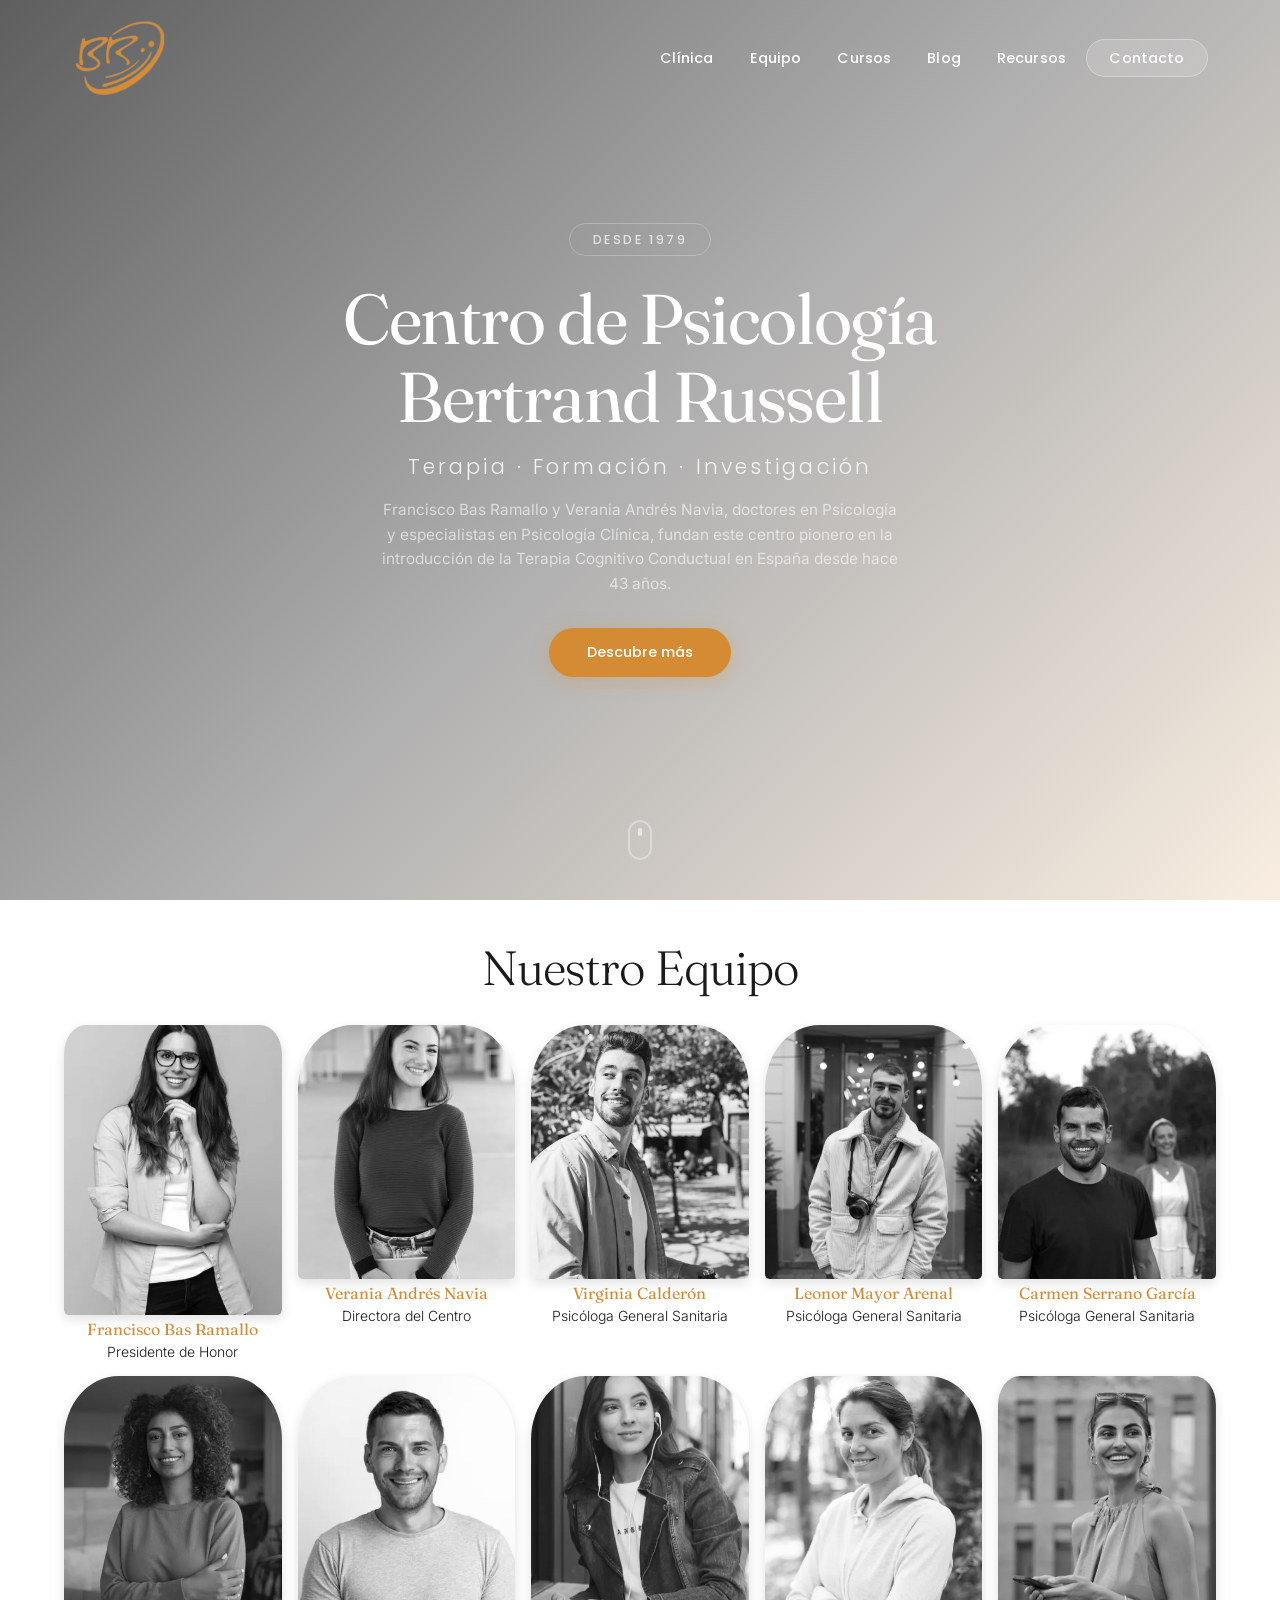
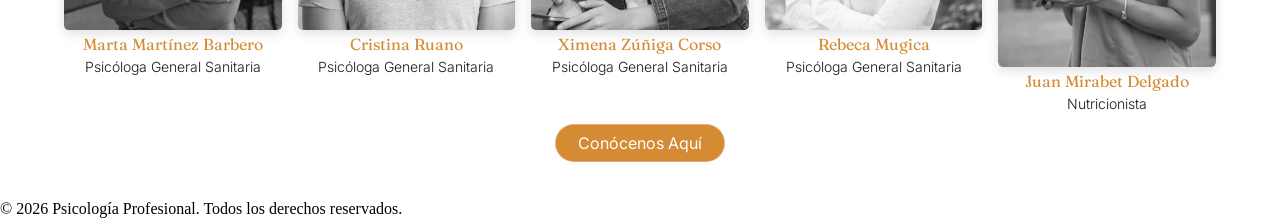
==== frontend/index.html @ f5aa18bf "navbar terminado y sección Inicio Nuestro Equipo terminada" ====
<!DOCTYPE html>
<html lang="es"> 
<head>
    <meta charset="UTF-8">
    <meta name="viewport" content="width=device-width, initial-scale=1.0">
    <title>Web Psicología</title>
    <link href="https://fonts.googleapis.com/css2?family=Fraunces:ital,opsz,wght@0,9..144,100..900;1,9..144,100..900&display=swap" rel="stylesheet">
    <link href="https://fonts.googleapis.com/css2?family=Inter:wght@300;400;500;600&family=Poppins:wght@400;500;600&display=swap" rel="stylesheet">
    <link rel="stylesheet" href="styles/main.css">
</head>
<body>
    <header>
        <nav class="navbar">
            <div class="navbar__inner">
                <img src="support/logo-centro.png" alt="logotipo del centro" href="index.html" class="navbar__logo">
                <!--<a href="index.html" class="logo">Centro Bertrand Russell</a>-->
                <ul class="navbar__links">
                    <li><a href="pages/clinica.html">Clínica</a></li>
                    <li><a href="pages/equipo.html">Equipo</a></li>
                    <li><a href="pages/cursos.html">Cursos</a></li>
                    <li><a href="pages/blog.html">Blog</a></li>
                    <li><a href="..">Recursos</a></li>
                    <li><a href="pages/contacto.html" class="navbar__cta">Contacto</a></li>
                </ul>
            </div>
        </nav>
    </header>
    <main>
        <section class="hero">
            <!--
            <video class="hero__video" autoplay muted loop playsinline>
                <source src="support/hero.mp4" type="video/mp4">
            </video>
            -->
            <div class="hero__overlay"></div>
            <div class="hero__content">
                <span class="hero__tag">Desde 1979</span>
                <h1 class="hero__title">Centro de Psicología<br>Bertrand Russell</h1>
                <p class="hero__subtitle">Terapia · Formación · Investigación</p>
                <p class="hero__description">Francisco Bas Ramallo y Verania Andrés Navia, doctores en Psicología y especialistas en Psicología Clínica, fundan este centro pionero en la introducción de la Terapia Cognitivo Conductual en España desde hace 43 años.</p>
                <a href="pages/clinica.html" class="hero__btn">Descubre más</a>
            </div>
            <div class="hero__scroll-indicator">
                <span></span>
            </div>
        </section>

        <section class="team">
            <h2>Nuestro Equipo</h2>
            <div class="team__grid">
                <div class="team__member">
                    <img src="support/team1.webp" alt="Foto de Francisco Bas Ramallo" class="team__photo" loading="lazy">
                    <h3 class="team__name">Francisco Bas Ramallo</h3>
                    <p class="team__role">Presidente de Honor</p>
                </div>
                <div class="team__member">
                    <img src="support/team2.webp" alt="Foto de Verania Andrés Navia" class="team__photo" loading="lazy">
                    <h3 class="team__name">Verania Andrés Navia</h3>
                    <p class="team__role">Directora del Centro</p>
                </div>
                <div class="team__member">
                    <img src="support/team3.webp" alt="Foto de Virginia Calderón" class="team__photo" loading="lazy">
                    <h3 class="team__name">Virginia Calderón</h3>
                    <p class="team__role">Psicóloga General Sanitaria</p>
                </div>
                <div class="team__member">
                    <img src="support/team4.webp" alt="Foto de Leonor Mayor Arenal" class="team__photo" loading="lazy">
                    <h3 class="team__name">Leonor Mayor Arenal</h3>
                    <p class="team__role">Psicóloga General Sanitaria</p>
                </div>
                <div class="team__member">
                    <img src="support/team5.webp" alt="Foto de Carmen Serrano García" class="team__photo" loading="lazy">
                    <h3 class="team__name">Carmen Serrano García</h3>
                    <p class="team__role">Psicóloga General Sanitaria</p>
                </div>
                <div class="team__member">
                    <img src="support/team6.webp" alt="Foto de Marta Martínez Barbero" class="team__photo" loading="lazy">
                    <h3 class="team__name">Marta Martínez Barbero</h3>
                    <p class="team__role">Psicóloga General Sanitaria</p>
                </div>
                <div class="team__member">
                    <img src="support/team7.webp" alt="Foto de Cristina Ruano" class="team__photo" loading="lazy">
                    <h3 class="team__name">Cristina Ruano</h3>
                    <p class="team__role">Psicóloga General Sanitaria</p>
                </div>
                <div class="team__member">
                    <img src="support/team8.webp" alt="Foto de Ximena Zúñiga Corso" class="team__photo" loading="lazy">
                    <h3 class="team__name">Ximena Zúñiga Corso</h3>
                    <p class="team__role">Psicóloga General Sanitaria</p>
                </div>
                <div class="team__member">
                    <img src="support/team9.webp" alt="Foto de Rebeca Mugica" class="team__photo" loading="lazy">
                    <h3 class="team__name">Rebeca Mugica</h3>
                    <p class="team__role">Psicóloga General Sanitaria</p>
                </div>
                <div class="team__member">
                    <img src="support/team10.webp" alt="Foto de Juan Mirabet Delgado" class="team__photo" loading="lazy">
                    <h3 class="team__name">Juan Mirabet Delgado</h3>
                    <p class="team__role">Nutricionista</p>
                </div>
            </div>
            <div class="team__footer">
                <a href="pages/equipo.html" class="team__btn">Conócenos Aquí</a>
            </div>
        </section>

    </main>
    <footer>
        <p>&copy; 2026 Psicología Profesional. Todos los derechos reservados.</p>
    </footer>

    <script>
        // Navbar scroll effect
        const navbar = document.querySelector('.navbar');
        window.addEventListener('scroll', () => {
            navbar.classList.toggle('navbar--scrolled', window.scrollY > 60);
        });
    </script>
</body>
</html>
---- frontend/styles/main.css ----
@import './base.css';
@import './navbar.css';
@import './hero.css';
@import './team.css';
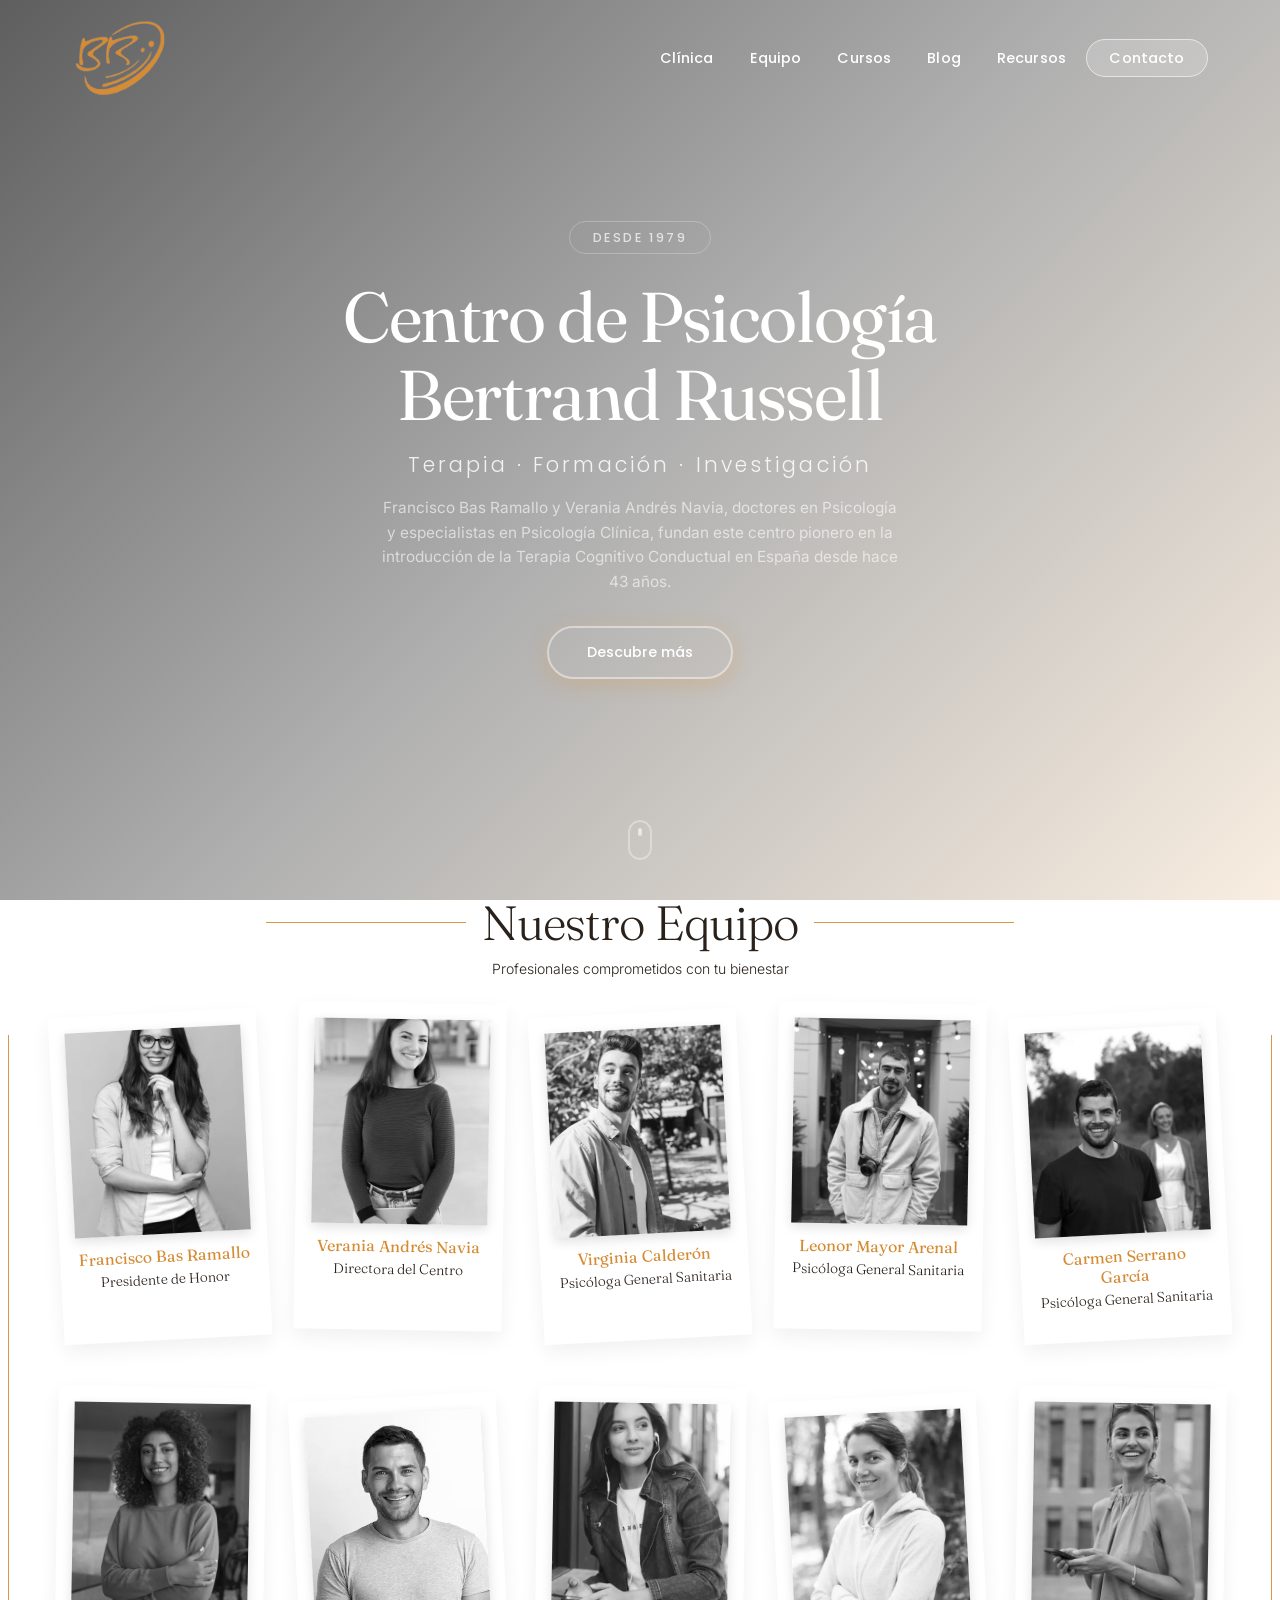
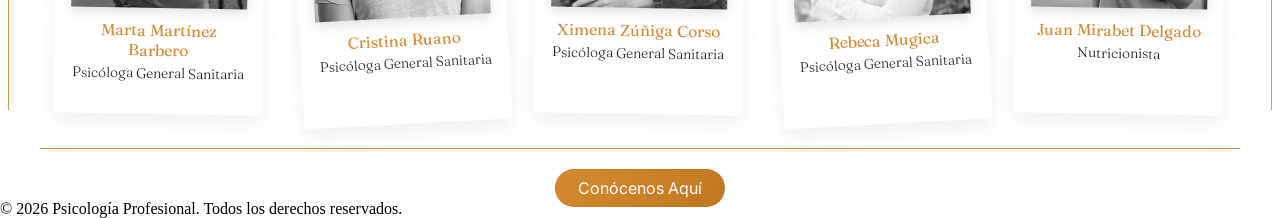
==== commit b86c7103: "navbar terminado y sección Inicio Nuestro Equipo terminada" ====
--- a/frontend/index.html
+++ b/frontend/index.html
@@ -6,6 +6,7 @@
     <title>Web Psicología</title>
     <link href="https://fonts.googleapis.com/css2?family=Fraunces:ital,opsz,wght@0,9..144,100..900;1,9..144,100..900&display=swap" rel="stylesheet">
     <link href="https://fonts.googleapis.com/css2?family=Inter:wght@300;400;500;600&family=Poppins:wght@400;500;600&display=swap" rel="stylesheet">
+    <link href="https://fonts.googleapis.com/css2?family=Nothing+You+Could+Do&display=swap" rel="stylesheet">
     <link rel="stylesheet" href="styles/main.css">
 </head>
 <body>
@@ -13,7 +14,6 @@
         <nav class="navbar">
             <div class="navbar__inner">
                 <img src="support/logo-centro.png" alt="logotipo del centro" href="index.html" class="navbar__logo">
-                <!--<a href="index.html" class="logo">Centro Bertrand Russell</a>-->
                 <ul class="navbar__links">
                     <li><a href="pages/clinica.html">Clínica</a></li>
                     <li><a href="pages/equipo.html">Equipo</a></li>
@@ -27,11 +27,9 @@
     </header>
     <main>
         <section class="hero">
-            <!--
             <video class="hero__video" autoplay muted loop playsinline>
                 <source src="support/hero.mp4" type="video/mp4">
             </video>
-            -->
             <div class="hero__overlay"></div>
             <div class="hero__content">
                 <span class="hero__tag">Desde 1979</span>
@@ -47,55 +45,56 @@
 
         <section class="team">
             <h2>Nuestro Equipo</h2>
+            <h3>Profesionales comprometidos con tu bienestar</h3>
             <div class="team__grid">
                 <div class="team__member">
                     <img src="support/team1.webp" alt="Foto de Francisco Bas Ramallo" class="team__photo" loading="lazy">
-                    <h3 class="team__name">Francisco Bas Ramallo</h3>
+                    <h4 class="team__name">Francisco Bas Ramallo</h4>
                     <p class="team__role">Presidente de Honor</p>
                 </div>
                 <div class="team__member">
                     <img src="support/team2.webp" alt="Foto de Verania Andrés Navia" class="team__photo" loading="lazy">
-                    <h3 class="team__name">Verania Andrés Navia</h3>
+                    <h4 class="team__name">Verania Andrés Navia</h4>
                     <p class="team__role">Directora del Centro</p>
                 </div>
                 <div class="team__member">
                     <img src="support/team3.webp" alt="Foto de Virginia Calderón" class="team__photo" loading="lazy">
-                    <h3 class="team__name">Virginia Calderón</h3>
+                    <h4 class="team__name">Virginia Calderón</h4>
                     <p class="team__role">Psicóloga General Sanitaria</p>
                 </div>
                 <div class="team__member">
                     <img src="support/team4.webp" alt="Foto de Leonor Mayor Arenal" class="team__photo" loading="lazy">
-                    <h3 class="team__name">Leonor Mayor Arenal</h3>
+                    <h4 class="team__name">Leonor Mayor Arenal</h4>
                     <p class="team__role">Psicóloga General Sanitaria</p>
                 </div>
                 <div class="team__member">
                     <img src="support/team5.webp" alt="Foto de Carmen Serrano García" class="team__photo" loading="lazy">
-                    <h3 class="team__name">Carmen Serrano García</h3>
+                    <h4 class="team__name">Carmen Serrano García</h4>
                     <p class="team__role">Psicóloga General Sanitaria</p>
                 </div>
                 <div class="team__member">
                     <img src="support/team6.webp" alt="Foto de Marta Martínez Barbero" class="team__photo" loading="lazy">
-                    <h3 class="team__name">Marta Martínez Barbero</h3>
+                    <h4 class="team__name">Marta Martínez Barbero</h4>
                     <p class="team__role">Psicóloga General Sanitaria</p>
                 </div>
                 <div class="team__member">
                     <img src="support/team7.webp" alt="Foto de Cristina Ruano" class="team__photo" loading="lazy">
-                    <h3 class="team__name">Cristina Ruano</h3>
+                    <h4 class="team__name">Cristina Ruano</h4>
                     <p class="team__role">Psicóloga General Sanitaria</p>
                 </div>
                 <div class="team__member">
                     <img src="support/team8.webp" alt="Foto de Ximena Zúñiga Corso" class="team__photo" loading="lazy">
-                    <h3 class="team__name">Ximena Zúñiga Corso</h3>
+                    <h4 class="team__name">Ximena Zúñiga Corso</h4>
                     <p class="team__role">Psicóloga General Sanitaria</p>
                 </div>
                 <div class="team__member">
                     <img src="support/team9.webp" alt="Foto de Rebeca Mugica" class="team__photo" loading="lazy">
-                    <h3 class="team__name">Rebeca Mugica</h3>
+                    <h4 class="team__name">Rebeca Mugica</h4>
                     <p class="team__role">Psicóloga General Sanitaria</p>
                 </div>
                 <div class="team__member">
                     <img src="support/team10.webp" alt="Foto de Juan Mirabet Delgado" class="team__photo" loading="lazy">
-                    <h3 class="team__name">Juan Mirabet Delgado</h3>
+                    <h4 class="team__name">Juan Mirabet Delgado</h4>
                     <p class="team__role">Nutricionista</p>
                 </div>
             </div>
--- a/frontend/styles/main.css
+++ b/frontend/styles/main.css
@@ -1,4 +1,4 @@
 @import './base.css';
 @import './navbar.css';
 @import './hero.css';
-@import './team.css';
+@import './team.css';
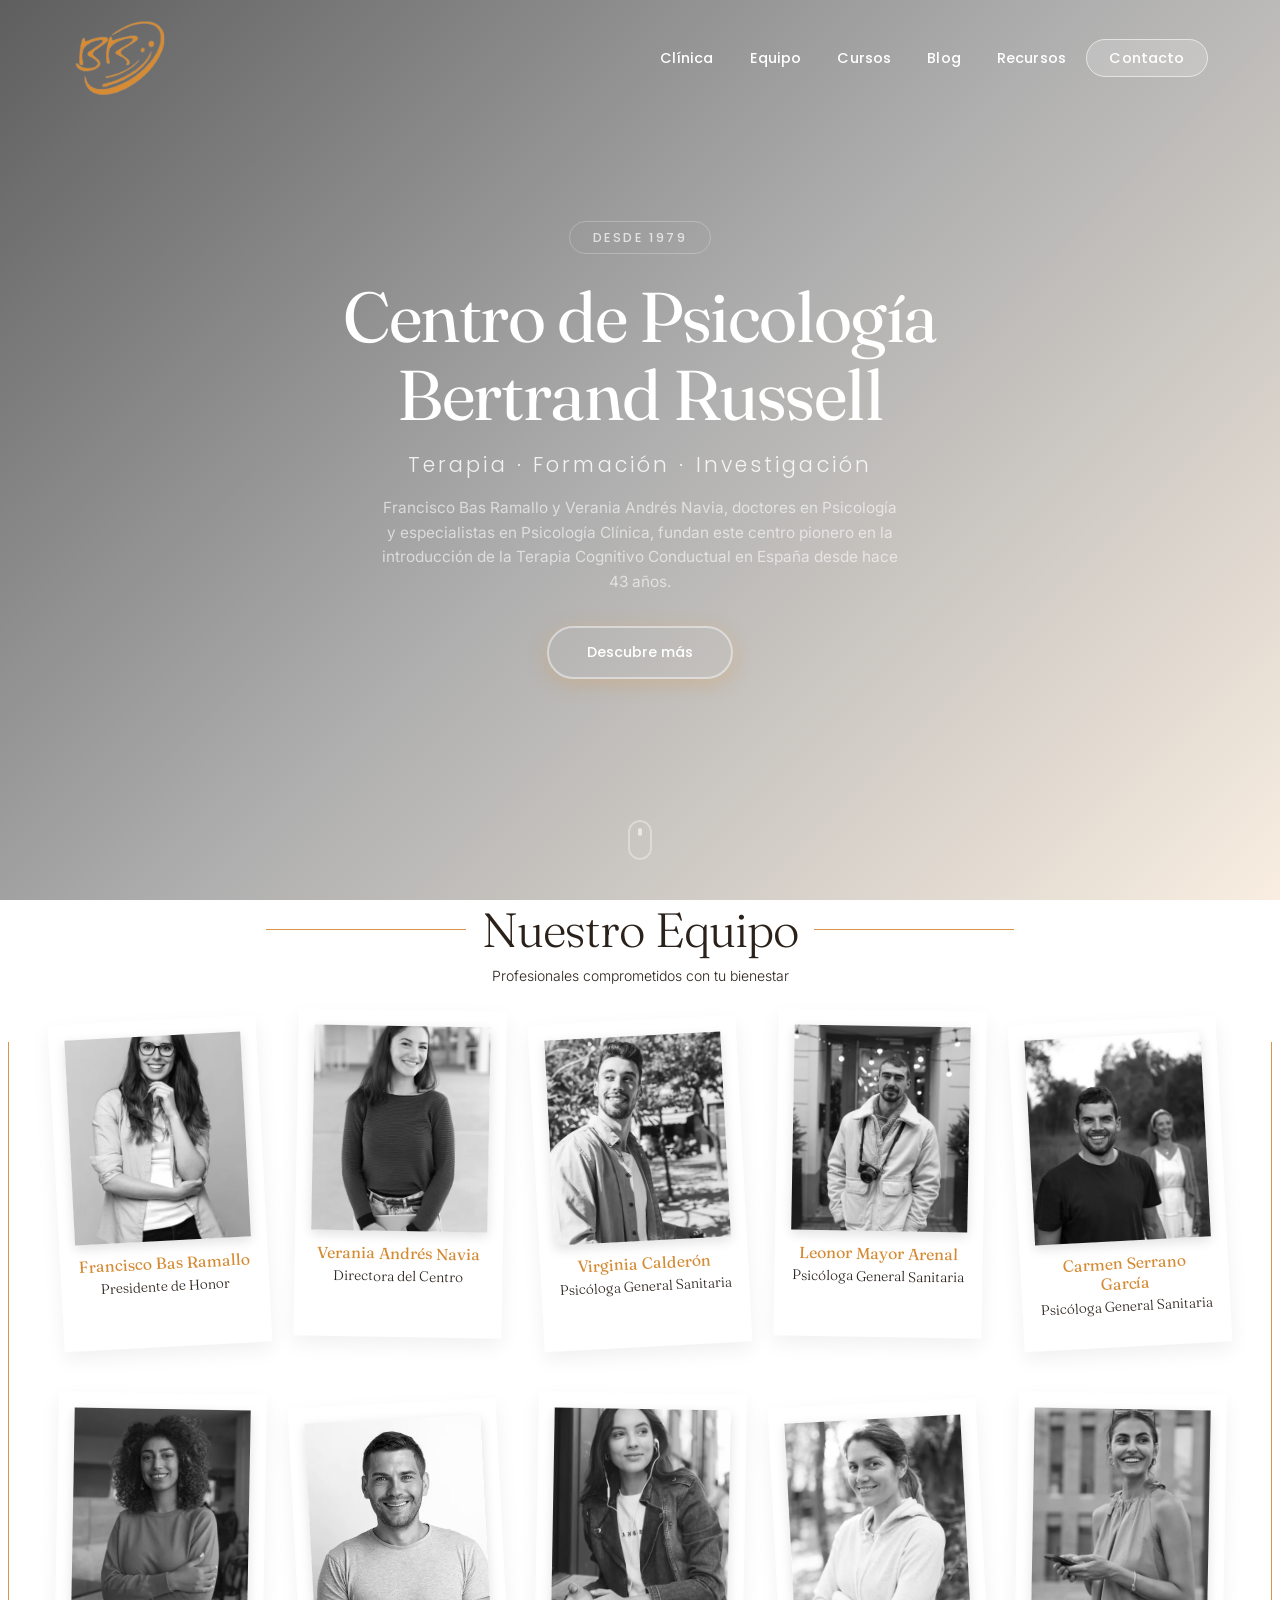
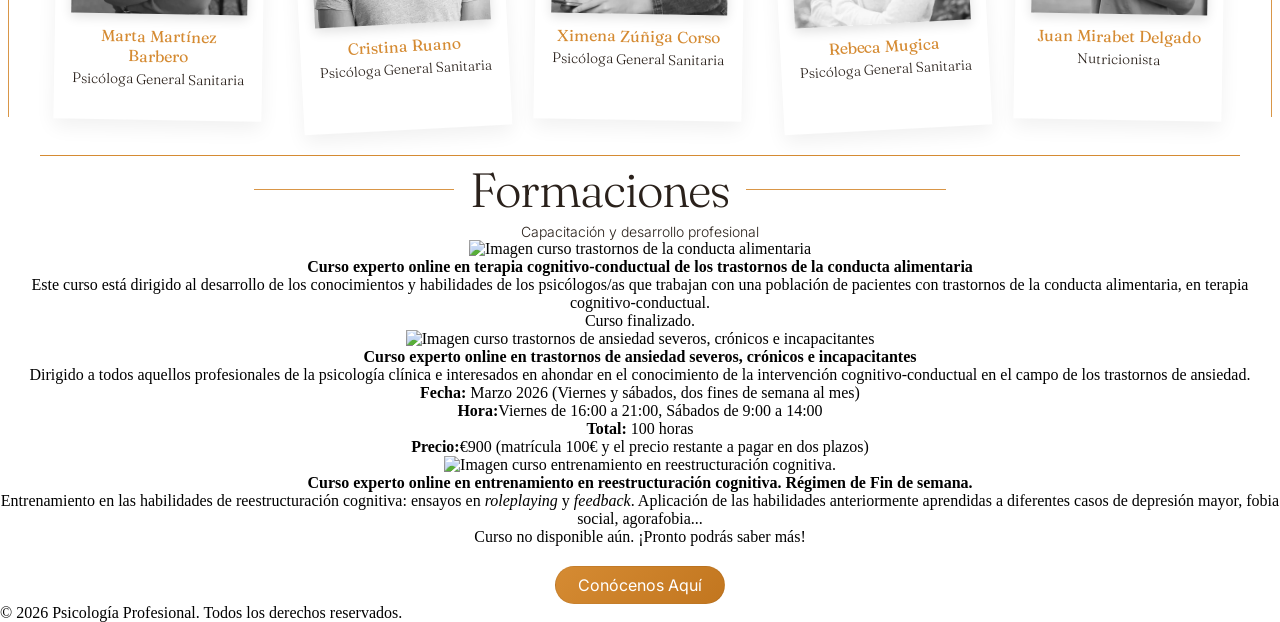
==== commit fe201902: "sección inicio formaciones añadida en html, cambiado un parametro del css de team para que no se des" ====
--- a/frontend/index.html
+++ b/frontend/index.html
@@ -98,6 +98,39 @@
                     <p class="team__role">Nutricionista</p>
                 </div>
             </div>
+
+            <section class="formaciones">
+                <h2>Formaciones</h2>
+                <h3>Capacitación y desarrollo profesional</h3>
+                <div class="formaciones__grid">
+                    <article class="formacion">
+                        <img src="" alt="Imagen curso trastornos de la conducta alimentaria" class="formaciones__img">
+                        <h4 class="formaciones__titulo">Curso experto online en terapia cognitivo-conductual de los trastornos de la conducta alimentaria</h4>
+                        <p class="formaciones__descripcion">Este curso está dirigido al desarrollo de los conocimientos y habilidades de los psicólogos/as que trabajan con una población de pacientes con trastornos de la conducta alimentaria, en terapia cognitivo-conductual.</p>
+                        <span class="status__formacion">Curso finalizado.</span>
+                    </article>
+                    <article class="formacion">
+                        <img src="" alt="Imagen curso trastornos de ansiedad severos, crónicos e incapacitantes" class="formaciones__img">
+                        <h4 class="formaciones__titulo">Curso experto online en trastornos de ansiedad severos, crónicos e incapacitantes</h4>
+                        <p class="formaciones__descripcion">Dirigido a todos aquellos profesionales de la psicología clínica e interesados en ahondar en el conocimiento de la intervención cognitivo-conductual en el campo de los trastornos de ansiedad.</p>
+                        <ul class="info__formacion">
+                            <li>
+                                <b>Fecha:</b> Marzo 2026 <span> (Viernes y sábados, dos fines de semana al mes)</span>
+                            </li>
+                            <li><strong>Hora:</strong>Viernes de 16:00 a 21:00, Sábados de 9:00 a 14:00</li>
+                            <li><strong>Total:</strong> 100 horas</li>
+                            <li><strong>Precio:</strong>€900 (matrícula 100€ y el precio restante a pagar en dos plazos)</li>
+                        </ul>
+                    </article>
+                    <article class="formacion">
+                        <img src="" alt="Imagen curso entrenamiento en reestructuración cognitiva." class="formaciones__img">
+                        <h4 class="formaciones__titulo">Curso experto online en entrenamiento en reestructuración cognitiva. Régimen de Fin de semana.</h4>
+                        <p class="formaciones__descripcion">Entrenamiento en las habilidades de reestructuración cognitiva: ensayos en <i>roleplaying</i> y <i>feedback</i>. Aplicación de las habilidades anteriormente aprendidas a diferentes casos de depresión mayor, fobia social, agorafobia...</p>
+                        <span class="status__formacion">Curso no disponible aún. ¡Pronto podrás saber más!</span>
+                    </article>
+                </div>
+            </section>
+
             <div class="team__footer">
                 <a href="pages/equipo.html" class="team__btn">Conócenos Aquí</a>
             </div>
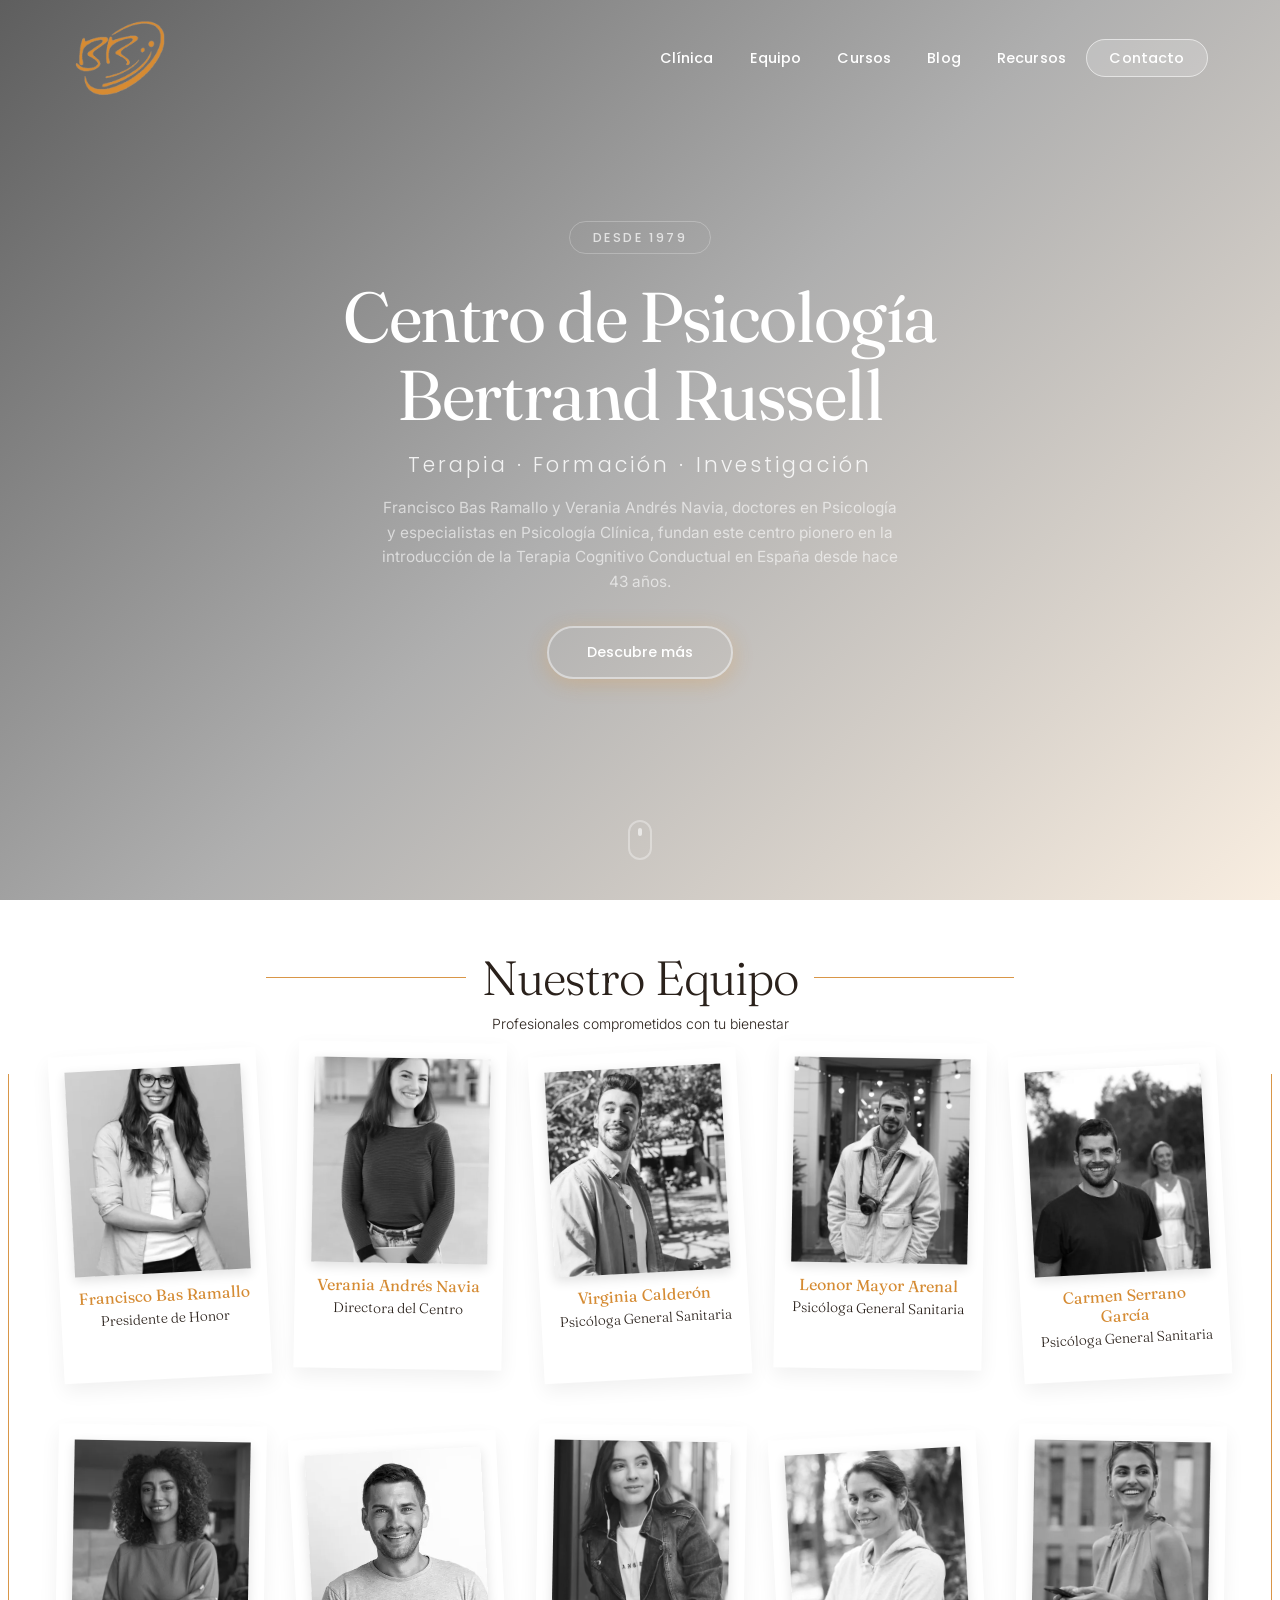
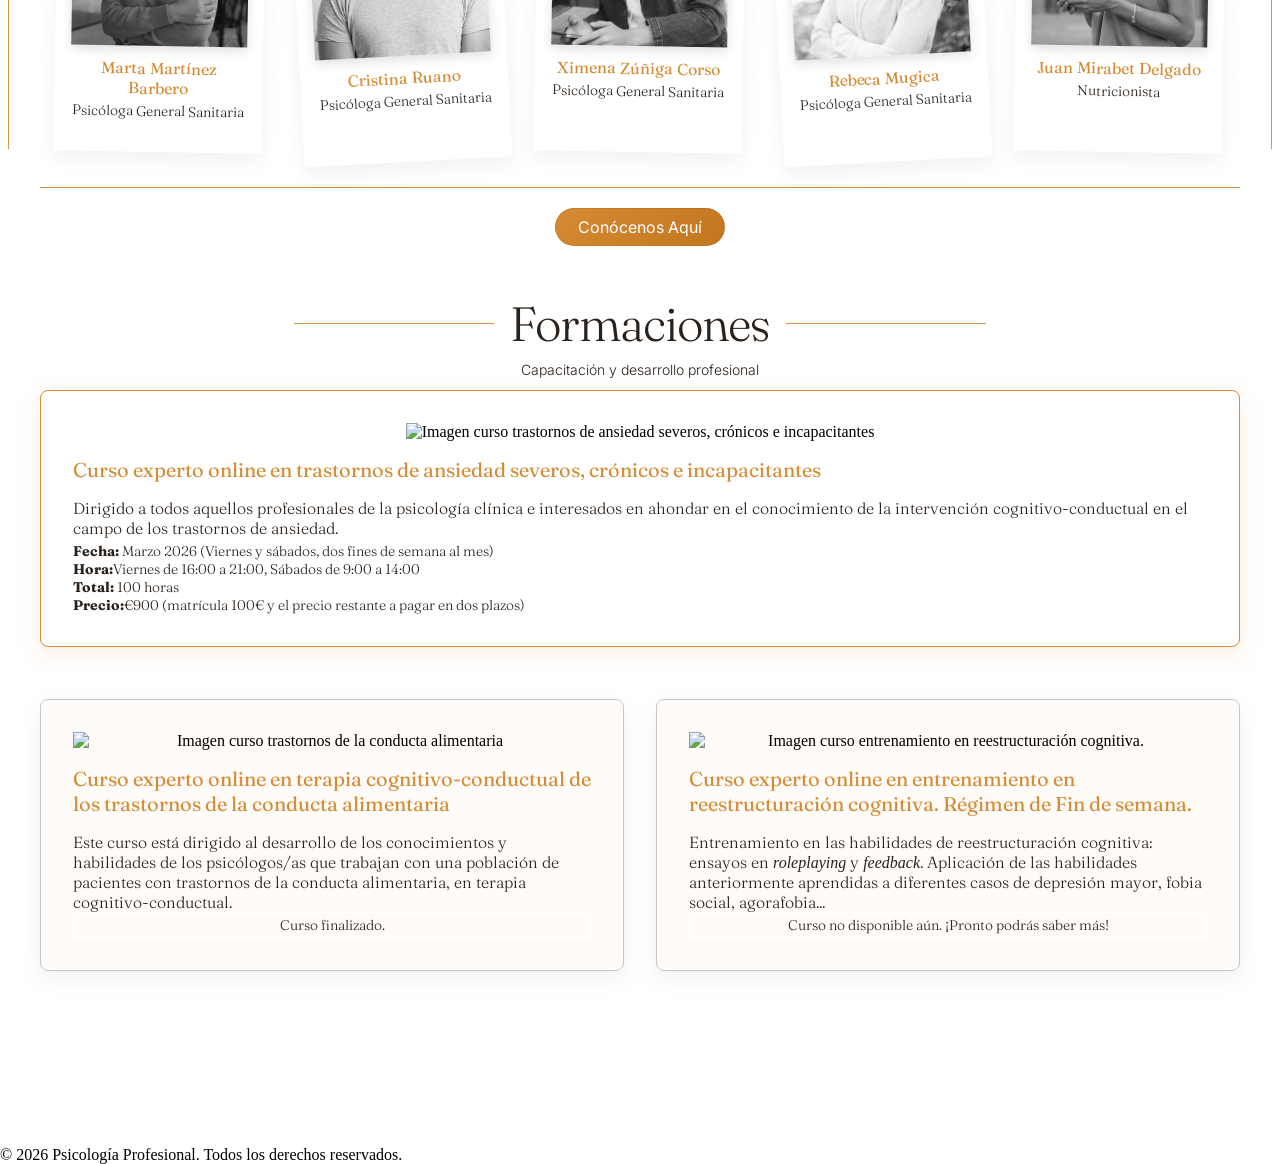
==== commit f1a95287: "estructura formaciones creada" ====
--- a/frontend/index.html
+++ b/frontend/index.html
@@ -98,22 +98,21 @@
                     <p class="team__role">Nutricionista</p>
                 </div>
             </div>
+            <div class="team__footer">
+                <a href="pages/equipo.html" class="team__btn">Conócenos Aquí</a>
+            </div>
+        </section>
 
-            <section class="formaciones">
+        <section class="formaciones">
                 <h2>Formaciones</h2>
                 <h3>Capacitación y desarrollo profesional</h3>
-                <div class="formaciones__grid">
+                <div class="formaciones__activas">
                     <article class="formacion">
-                        <img src="" alt="Imagen curso trastornos de la conducta alimentaria" class="formaciones__img">
-                        <h4 class="formaciones__titulo">Curso experto online en terapia cognitivo-conductual de los trastornos de la conducta alimentaria</h4>
-                        <p class="formaciones__descripcion">Este curso está dirigido al desarrollo de los conocimientos y habilidades de los psicólogos/as que trabajan con una población de pacientes con trastornos de la conducta alimentaria, en terapia cognitivo-conductual.</p>
-                        <span class="status__formacion">Curso finalizado.</span>
-                    </article>
-                    <article class="formacion">
+                        <!--<span class="etiqueta">Más popular</span>-->
                         <img src="" alt="Imagen curso trastornos de ansiedad severos, crónicos e incapacitantes" class="formaciones__img">
                         <h4 class="formaciones__titulo">Curso experto online en trastornos de ansiedad severos, crónicos e incapacitantes</h4>
                         <p class="formaciones__descripcion">Dirigido a todos aquellos profesionales de la psicología clínica e interesados en ahondar en el conocimiento de la intervención cognitivo-conductual en el campo de los trastornos de ansiedad.</p>
-                        <ul class="info__formacion">
+                        <ul class="formaciones__info">
                             <li>
                                 <b>Fecha:</b> Marzo 2026 <span> (Viernes y sábados, dos fines de semana al mes)</span>
                             </li>
@@ -122,7 +121,17 @@
                             <li><strong>Precio:</strong>€900 (matrícula 100€ y el precio restante a pagar en dos plazos)</li>
                         </ul>
                     </article>
+                </div>
+                <div class="formaciones__grid">
                     <article class="formacion">
+                        <!--<span class="etiqueta">Finalizado</span>-->
+                        <img src="" alt="Imagen curso trastornos de la conducta alimentaria" class="formaciones__img">
+                        <h4 class="formaciones__titulo">Curso experto online en terapia cognitivo-conductual de los trastornos de la conducta alimentaria</h4>
+                        <p class="formaciones__descripcion">Este curso está dirigido al desarrollo de los conocimientos y habilidades de los psicólogos/as que trabajan con una población de pacientes con trastornos de la conducta alimentaria, en terapia cognitivo-conductual.</p>
+                        <span class="status__formacion">Curso finalizado.</span>
+                    </article>
+                    <article class="formacion">
+                        <!--<span class="etiqueta">Próximamente</span>-->
                         <img src="" alt="Imagen curso entrenamiento en reestructuración cognitiva." class="formaciones__img">
                         <h4 class="formaciones__titulo">Curso experto online en entrenamiento en reestructuración cognitiva. Régimen de Fin de semana.</h4>
                         <p class="formaciones__descripcion">Entrenamiento en las habilidades de reestructuración cognitiva: ensayos en <i>roleplaying</i> y <i>feedback</i>. Aplicación de las habilidades anteriormente aprendidas a diferentes casos de depresión mayor, fobia social, agorafobia...</p>
@@ -130,11 +139,6 @@
                     </article>
                 </div>
             </section>
-
-            <div class="team__footer">
-                <a href="pages/equipo.html" class="team__btn">Conócenos Aquí</a>
-            </div>
-        </section>
 
     </main>
     <footer>
--- a/frontend/styles/main.css
+++ b/frontend/styles/main.css
@@ -1,4 +1,5 @@
 @import './base.css';
 @import './navbar.css';
 @import './hero.css';
-@import './team.css';+@import './team.css';
+@import './formaciones.css';
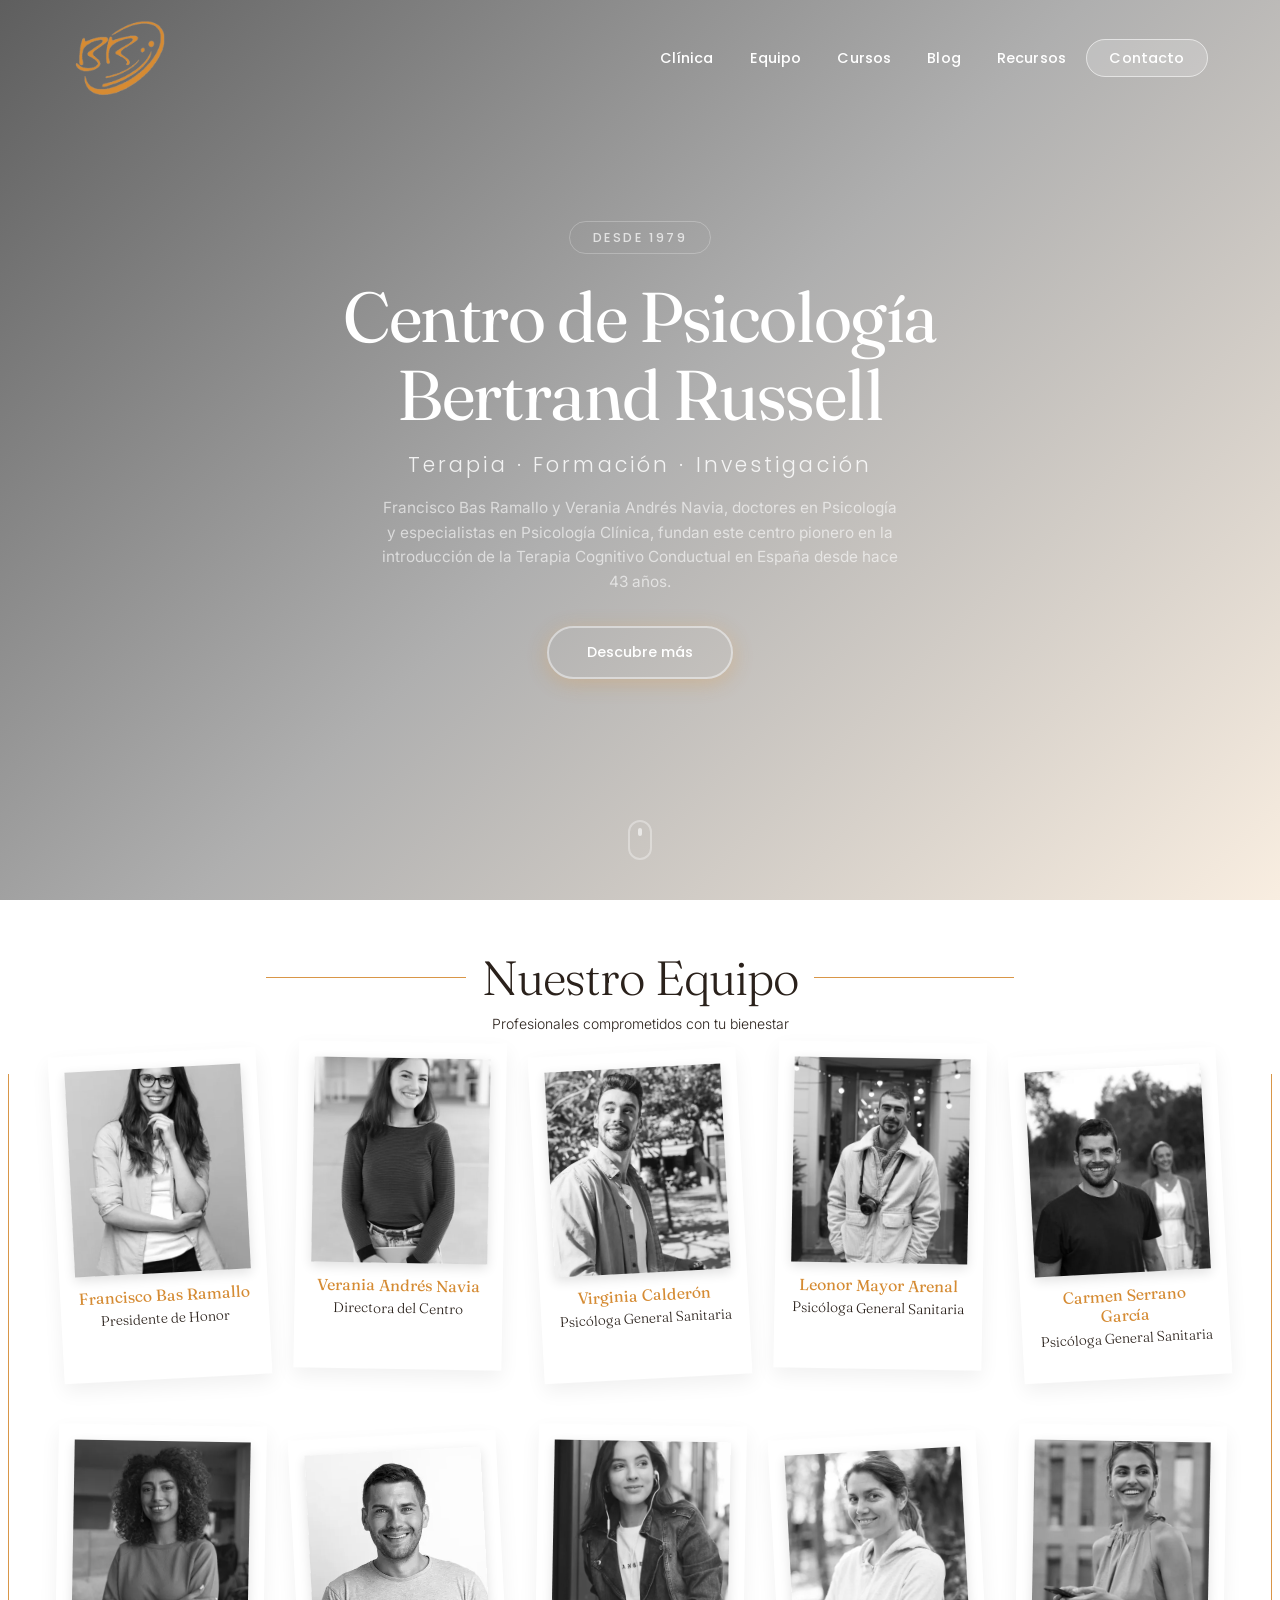
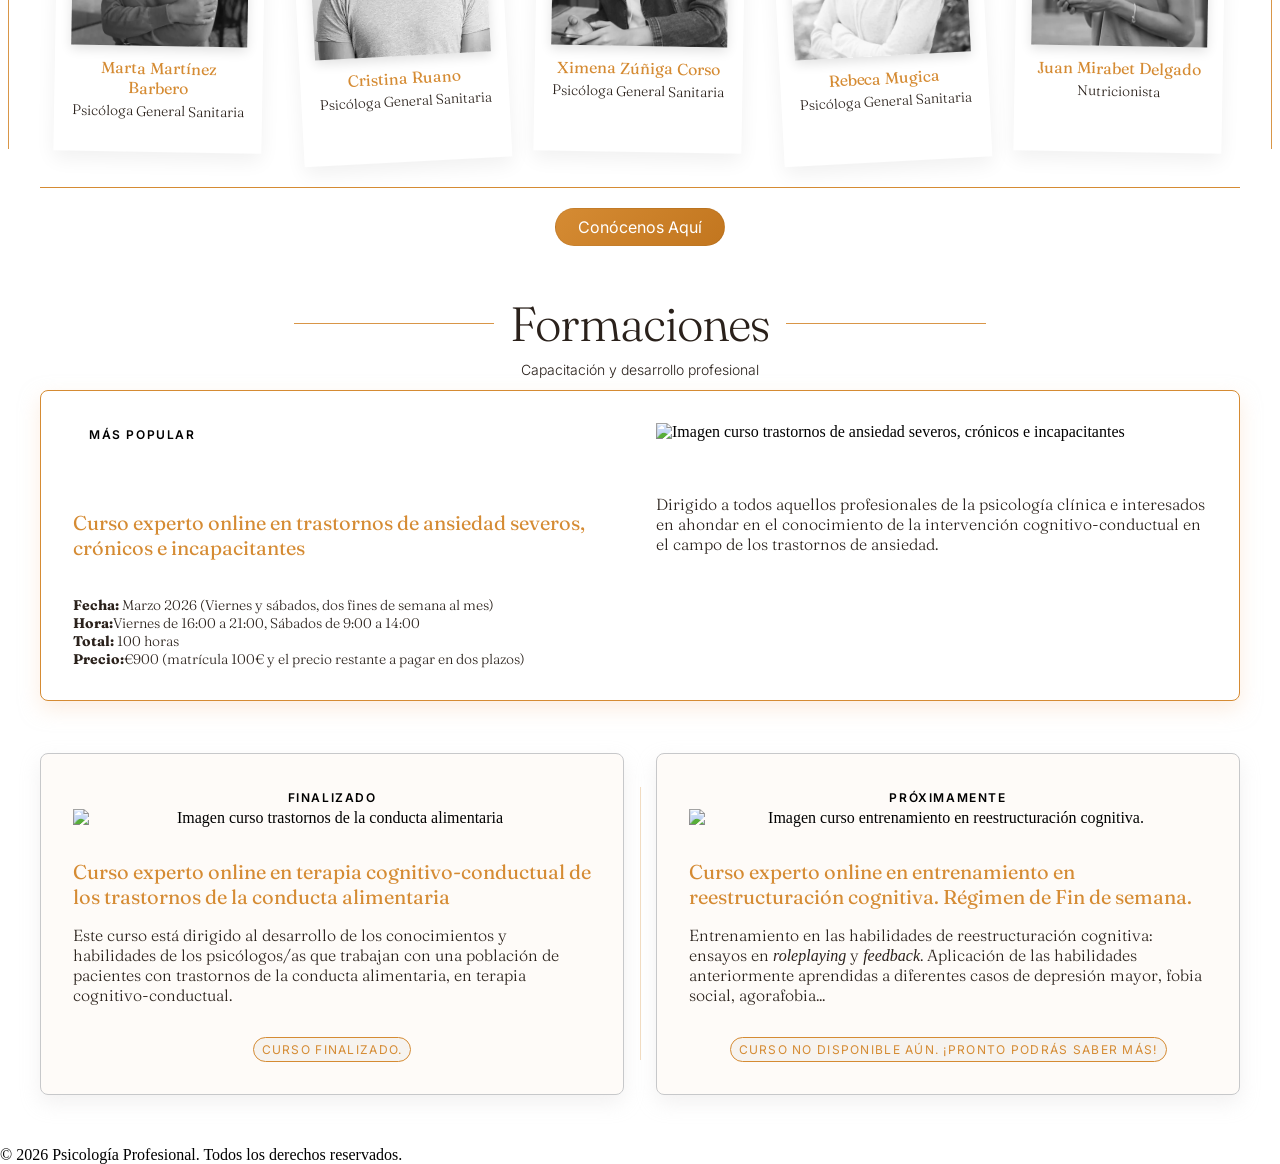
==== commit 81718bcf: "diseño hecho en formaciones" ====
--- a/frontend/index.html
+++ b/frontend/index.html
@@ -108,7 +108,7 @@
                 <h3>Capacitación y desarrollo profesional</h3>
                 <div class="formaciones__activas">
                     <article class="formacion">
-                        <!--<span class="etiqueta">Más popular</span>-->
+                        <span class="etiqueta">Más popular</span>
                         <img src="" alt="Imagen curso trastornos de ansiedad severos, crónicos e incapacitantes" class="formaciones__img">
                         <h4 class="formaciones__titulo">Curso experto online en trastornos de ansiedad severos, crónicos e incapacitantes</h4>
                         <p class="formaciones__descripcion">Dirigido a todos aquellos profesionales de la psicología clínica e interesados en ahondar en el conocimiento de la intervención cognitivo-conductual en el campo de los trastornos de ansiedad.</p>
@@ -124,14 +124,14 @@
                 </div>
                 <div class="formaciones__grid">
                     <article class="formacion">
-                        <!--<span class="etiqueta">Finalizado</span>-->
+                        <span class="etiqueta">Finalizado</span>
                         <img src="" alt="Imagen curso trastornos de la conducta alimentaria" class="formaciones__img">
                         <h4 class="formaciones__titulo">Curso experto online en terapia cognitivo-conductual de los trastornos de la conducta alimentaria</h4>
                         <p class="formaciones__descripcion">Este curso está dirigido al desarrollo de los conocimientos y habilidades de los psicólogos/as que trabajan con una población de pacientes con trastornos de la conducta alimentaria, en terapia cognitivo-conductual.</p>
                         <span class="status__formacion">Curso finalizado.</span>
                     </article>
                     <article class="formacion">
-                        <!--<span class="etiqueta">Próximamente</span>-->
+                        <span class="etiqueta">Próximamente</span>
                         <img src="" alt="Imagen curso entrenamiento en reestructuración cognitiva." class="formaciones__img">
                         <h4 class="formaciones__titulo">Curso experto online en entrenamiento en reestructuración cognitiva. Régimen de Fin de semana.</h4>
                         <p class="formaciones__descripcion">Entrenamiento en las habilidades de reestructuración cognitiva: ensayos en <i>roleplaying</i> y <i>feedback</i>. Aplicación de las habilidades anteriormente aprendidas a diferentes casos de depresión mayor, fobia social, agorafobia...</p>
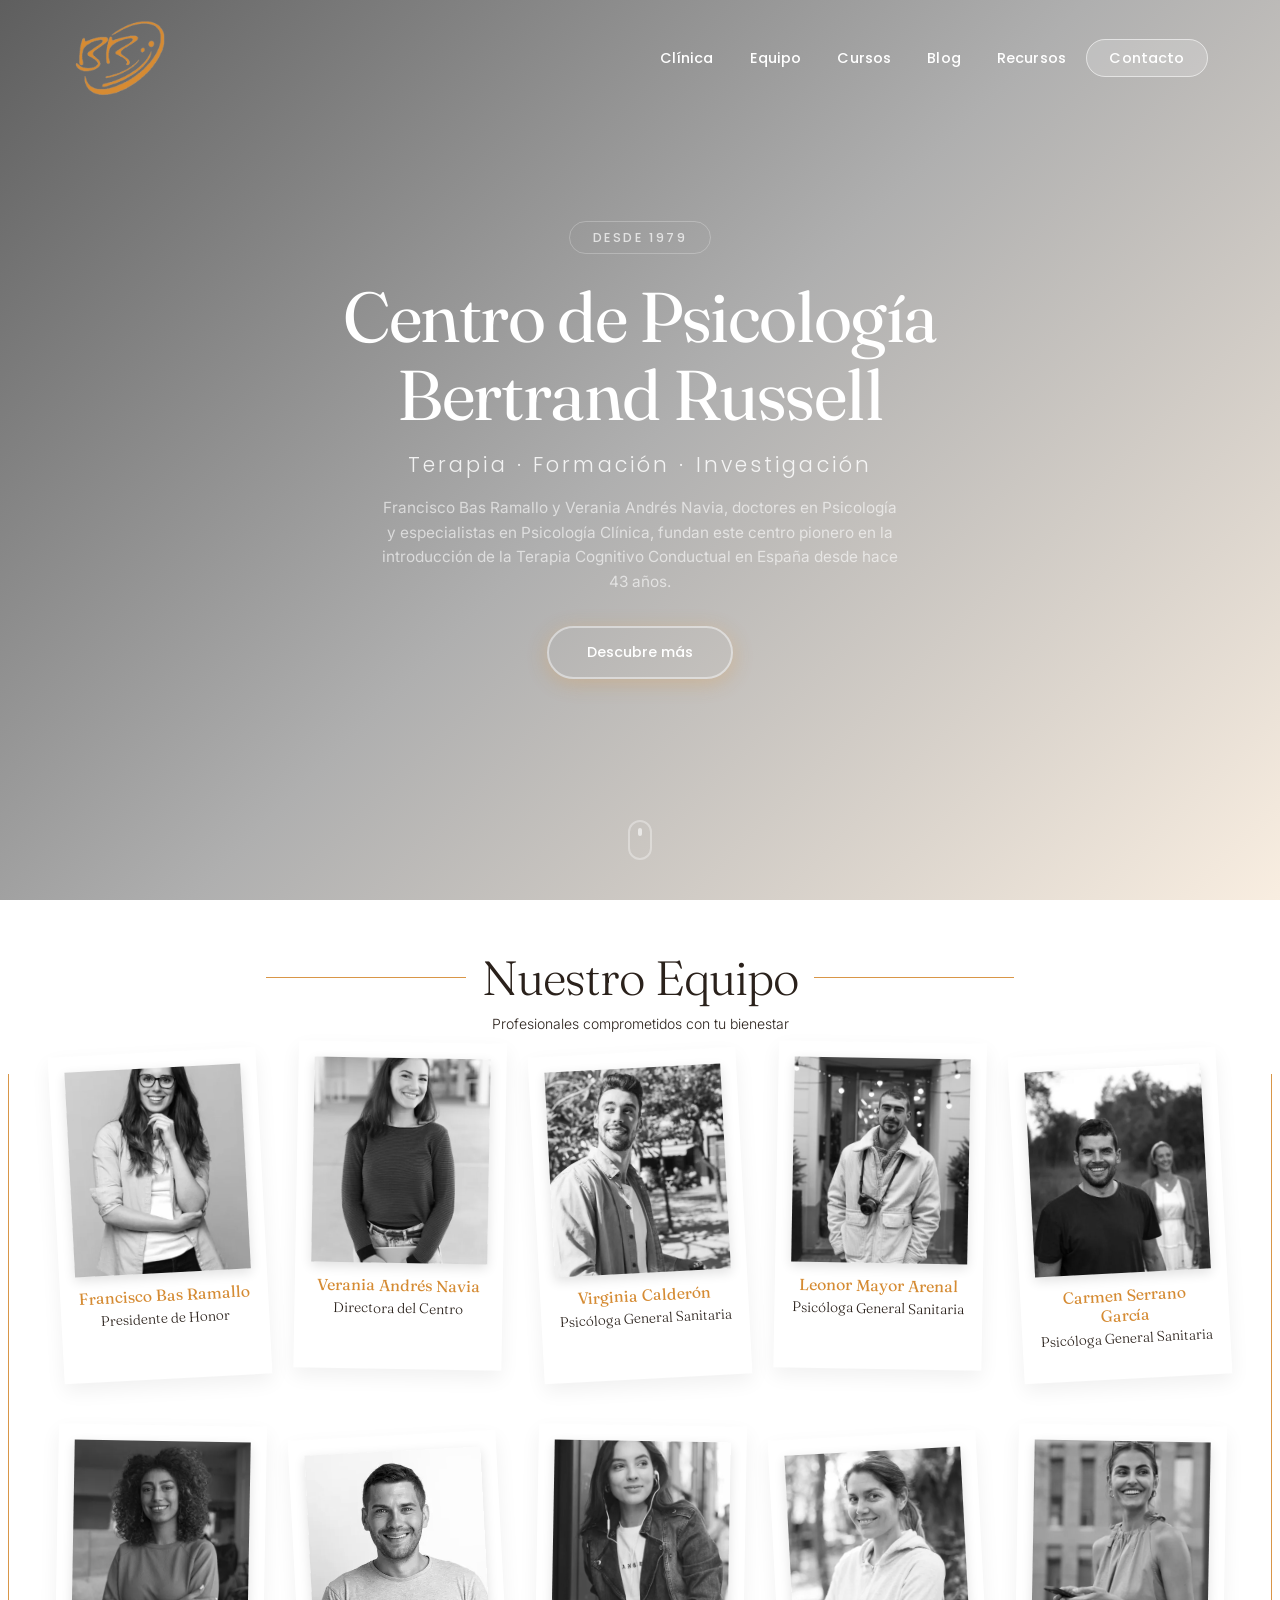
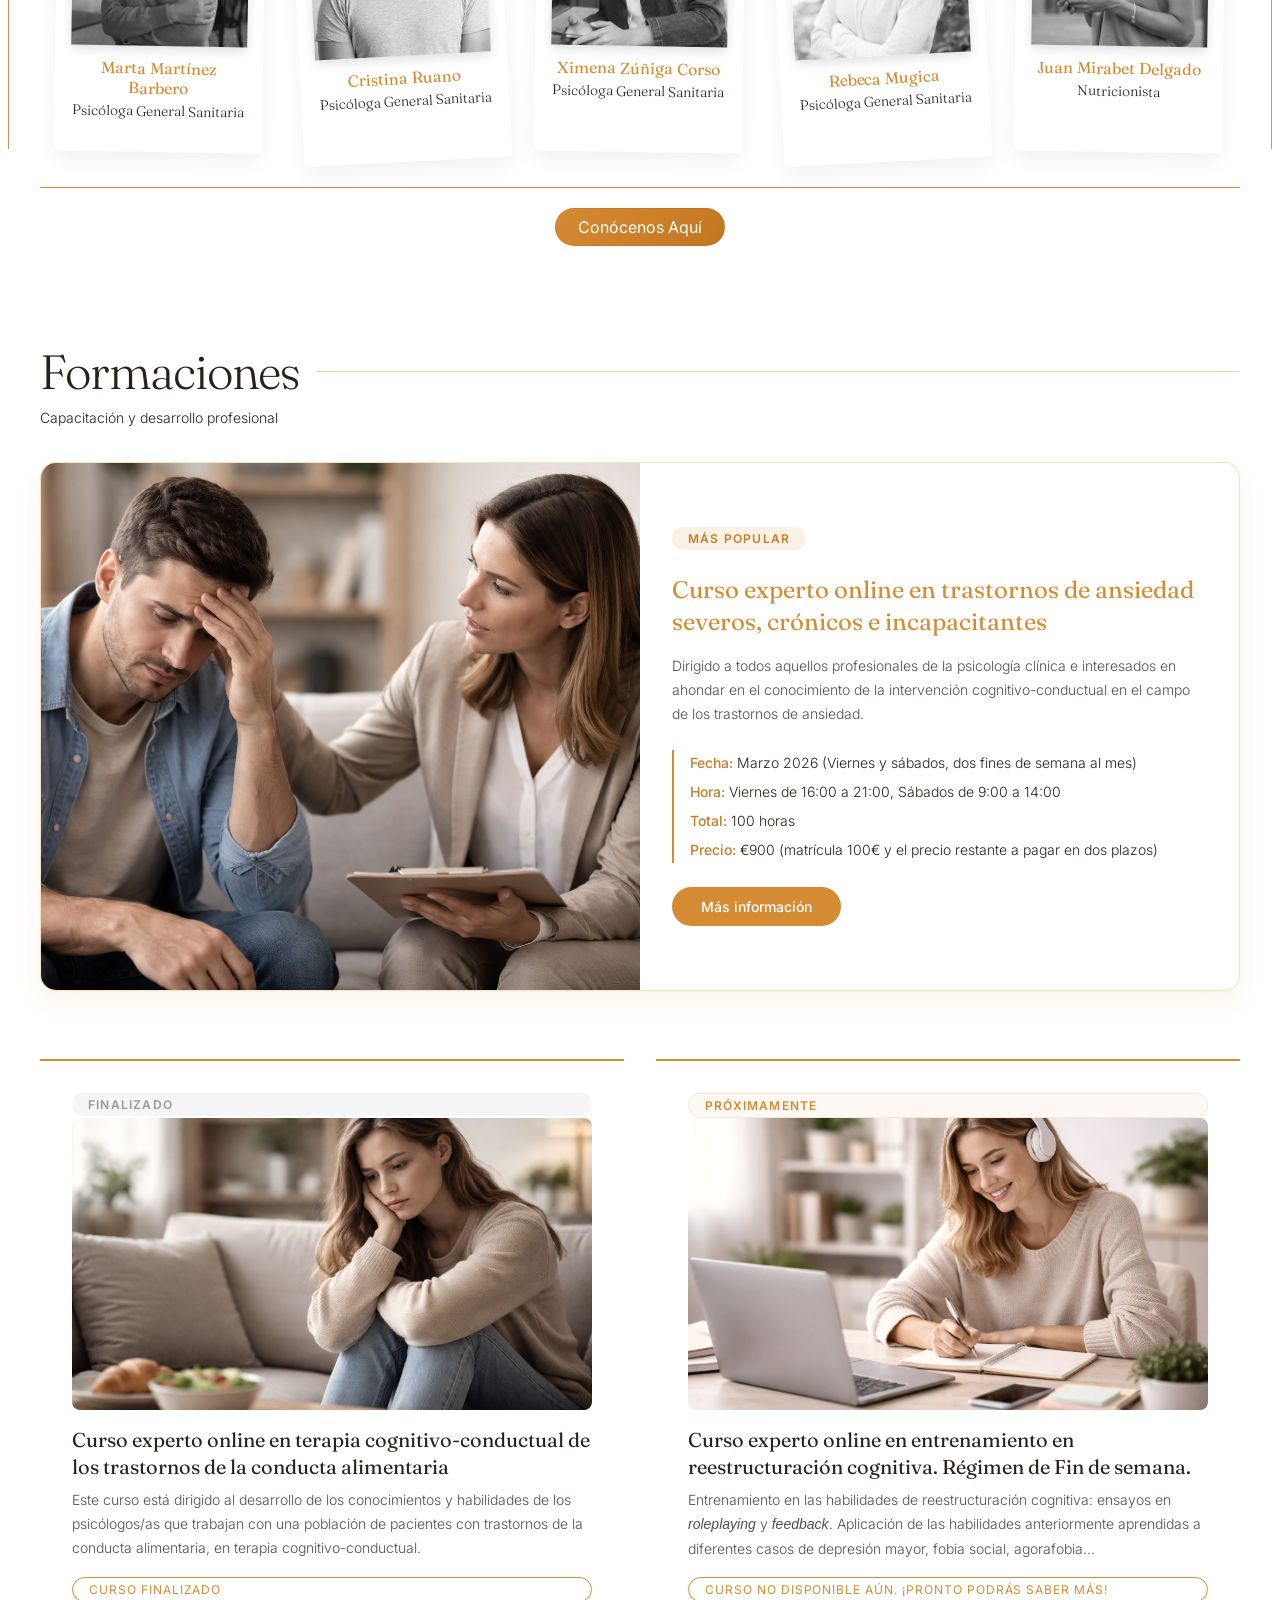
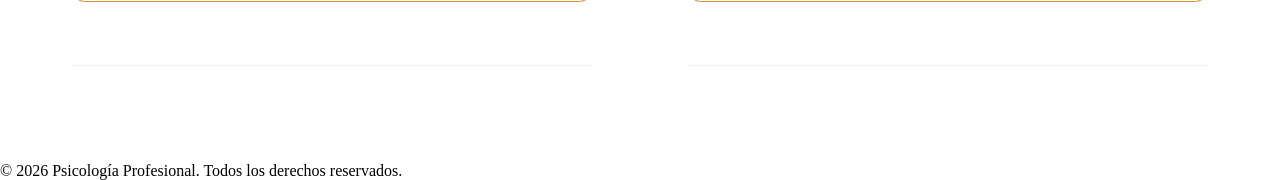
==== commit b6096a1d: "base diseño hecha (chat)" ====
--- a/frontend/index.html
+++ b/frontend/index.html
@@ -108,31 +108,39 @@
                 <h3>Capacitación y desarrollo profesional</h3>
                 <div class="formaciones__activas">
                     <article class="formacion">
-                        <span class="etiqueta">Más popular</span>
-                        <img src="" alt="Imagen curso trastornos de ansiedad severos, crónicos e incapacitantes" class="formaciones__img">
-                        <h4 class="formaciones__titulo">Curso experto online en trastornos de ansiedad severos, crónicos e incapacitantes</h4>
-                        <p class="formaciones__descripcion">Dirigido a todos aquellos profesionales de la psicología clínica e interesados en ahondar en el conocimiento de la intervención cognitivo-conductual en el campo de los trastornos de ansiedad.</p>
-                        <ul class="formaciones__info">
-                            <li>
-                                <b>Fecha:</b> Marzo 2026 <span> (Viernes y sábados, dos fines de semana al mes)</span>
-                            </li>
-                            <li><strong>Hora:</strong>Viernes de 16:00 a 21:00, Sábados de 9:00 a 14:00</li>
-                            <li><strong>Total:</strong> 100 horas</li>
-                            <li><strong>Precio:</strong>€900 (matrícula 100€ y el precio restante a pagar en dos plazos)</li>
-                        </ul>
+                        <img src="support/trastorno_ansiedad.png" alt="Imagen curso trastornos de ansiedad severos, crónicos e incapacitantes" class="formaciones__img">
+                        <div class="formaciones__activas_body">
+                            <span class="etiqueta_activos">Más popular</span>
+                            <h4 class="formaciones__titulo">Curso experto online en trastornos de ansiedad severos, crónicos e incapacitantes</h4>
+                            <p class="formaciones__descripcion">Dirigido a todos aquellos profesionales de la psicología clínica e interesados en ahondar en el conocimiento de la intervención cognitivo-conductual en el campo de los trastornos de ansiedad.</p>
+                            <ul class="formaciones__info">
+                                <li>
+                                    <strong>Fecha:</strong> Marzo 2026 <span>(Viernes y sábados, dos fines de semana al mes)</span>
+                                </li>
+                                <li><strong>Hora:</strong> Viernes de 16:00 a 21:00, Sábados de 9:00 a 14:00</li>
+                                <li><strong>Total:</strong> 100 horas</li>
+                                <li><strong>Precio:</strong> €900 (matrícula 100€ y el precio restante a pagar en dos plazos)</li>
+                            </ul>
+                            <a href="pages/tcc-trastornos-ansiedad.html" class="formaciones__cta">Más información</a>
+                        </div>
                     </article>
+                    <!--
+                    <div class="team__footer">
+                        <a href="pages/equipo.html" class="team__btn">Conócenos Aquí</a>
+                    </div>
+                    -->
                 </div>
                 <div class="formaciones__grid">
                     <article class="formacion">
-                        <span class="etiqueta">Finalizado</span>
-                        <img src="" alt="Imagen curso trastornos de la conducta alimentaria" class="formaciones__img">
+                        <span class="etiqueta_finalizado">Finalizado</span>
+                        <img src="support/trastorno_alimenticio.png" alt="Imagen curso trastornos de la conducta alimentaria" class="formaciones__img">
                         <h4 class="formaciones__titulo">Curso experto online en terapia cognitivo-conductual de los trastornos de la conducta alimentaria</h4>
                         <p class="formaciones__descripcion">Este curso está dirigido al desarrollo de los conocimientos y habilidades de los psicólogos/as que trabajan con una población de pacientes con trastornos de la conducta alimentaria, en terapia cognitivo-conductual.</p>
-                        <span class="status__formacion">Curso finalizado.</span>
+                        <span class="status__formacion">Curso finalizado</span>
                     </article>
                     <article class="formacion">
-                        <span class="etiqueta">Próximamente</span>
-                        <img src="" alt="Imagen curso entrenamiento en reestructuración cognitiva." class="formaciones__img">
+                        <span class="etiqueta_proximamente">Próximamente</span>
+                        <img src="support/curso_online.png" alt="Imagen curso entrenamiento en reestructuración cognitiva." class="formaciones__img">
                         <h4 class="formaciones__titulo">Curso experto online en entrenamiento en reestructuración cognitiva. Régimen de Fin de semana.</h4>
                         <p class="formaciones__descripcion">Entrenamiento en las habilidades de reestructuración cognitiva: ensayos en <i>roleplaying</i> y <i>feedback</i>. Aplicación de las habilidades anteriormente aprendidas a diferentes casos de depresión mayor, fobia social, agorafobia...</p>
                         <span class="status__formacion">Curso no disponible aún. ¡Pronto podrás saber más!</span>
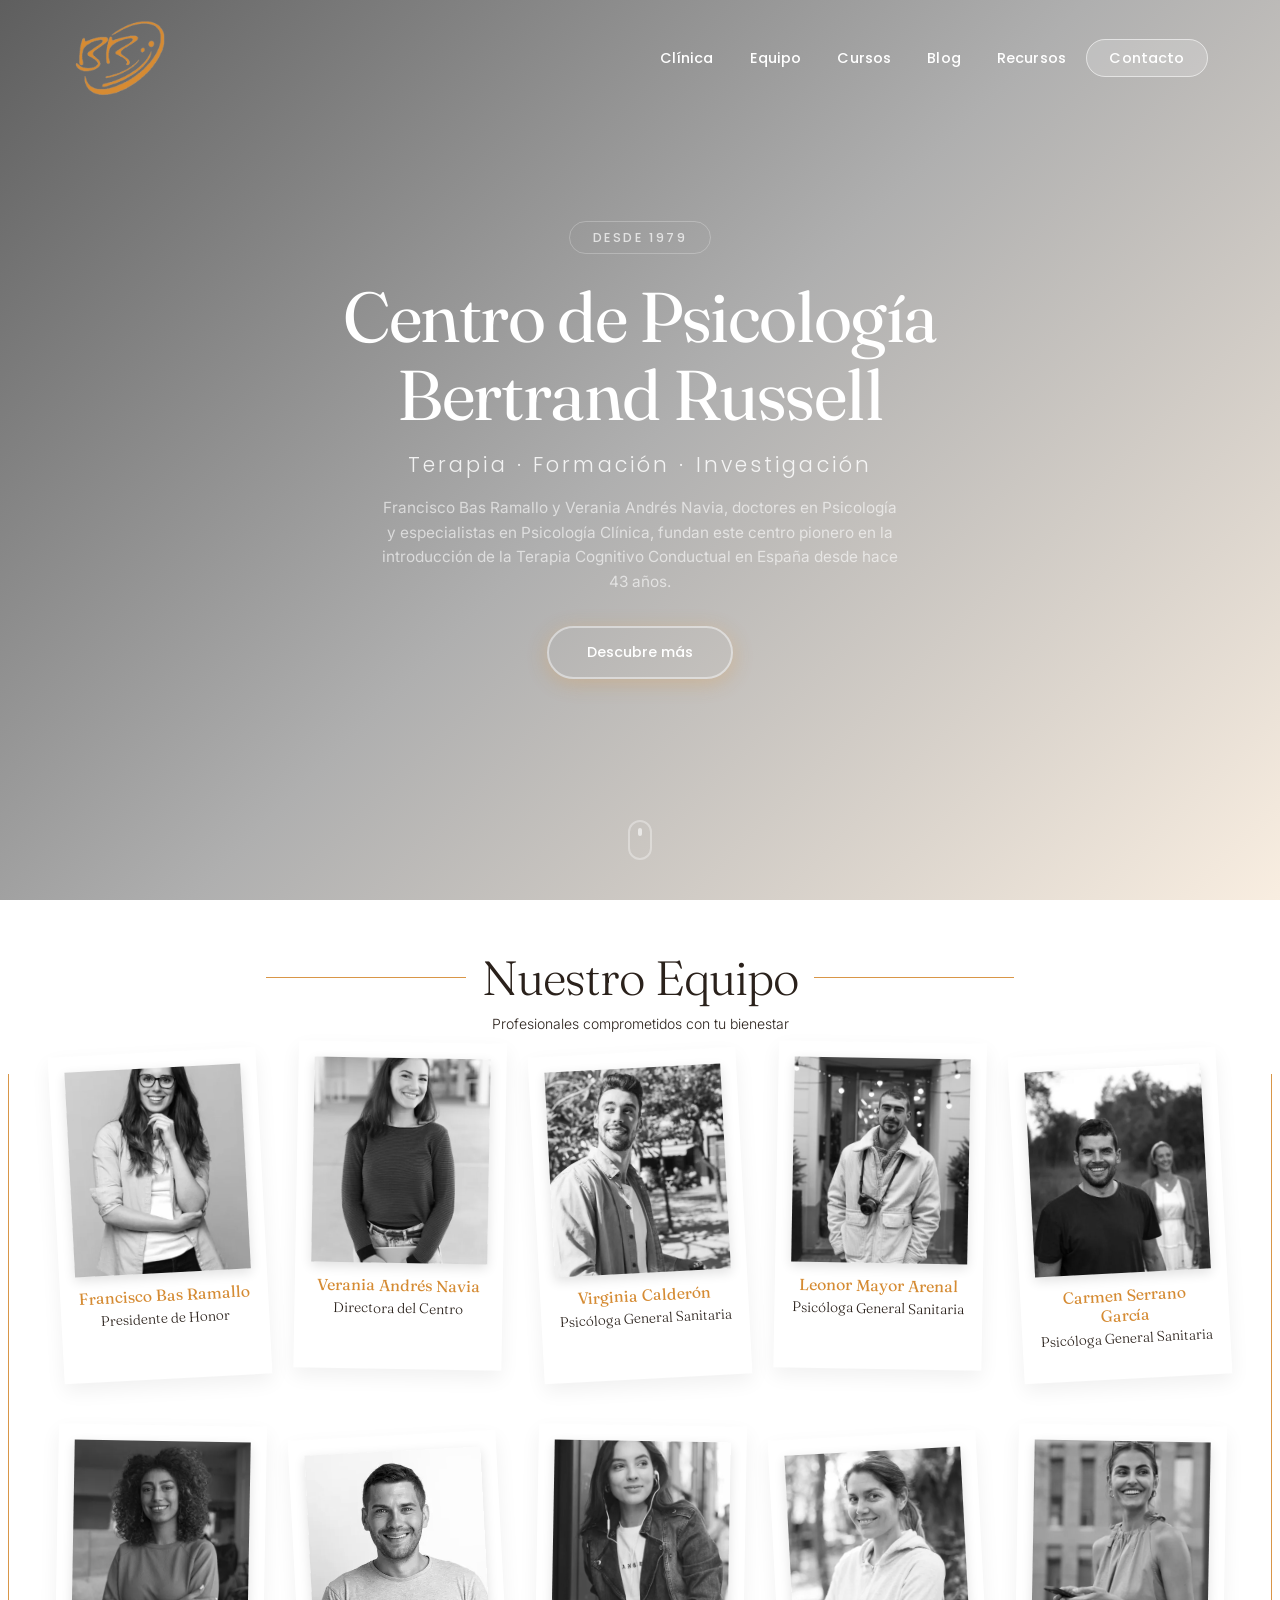
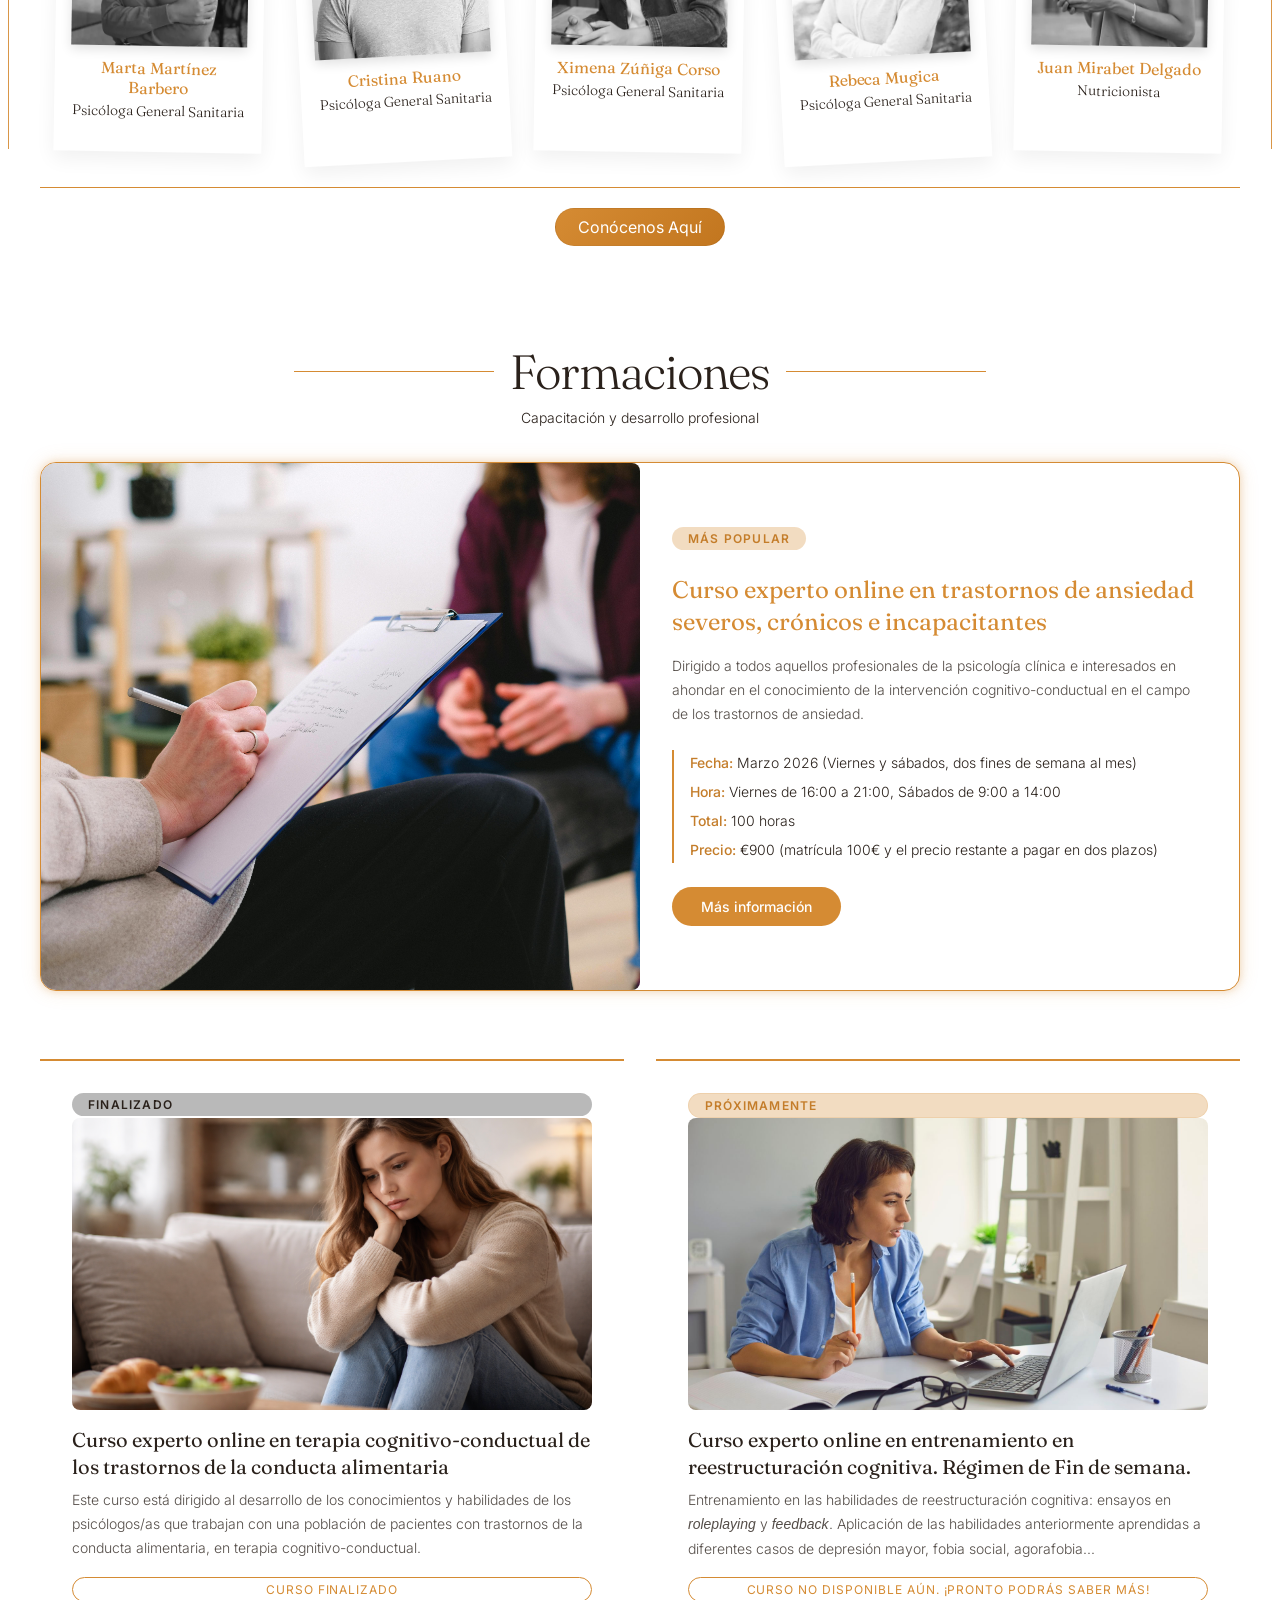
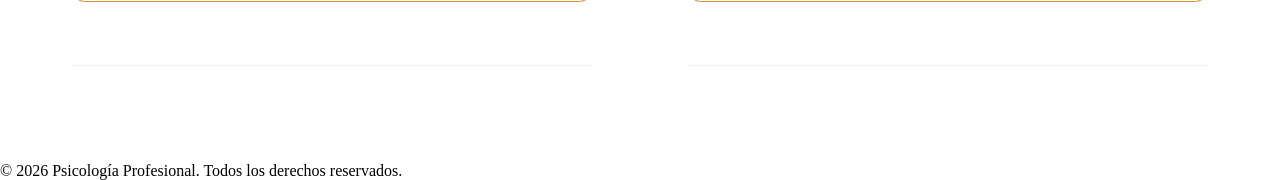
==== commit 219fbc71: "imagenes correctas" ====
--- a/frontend/index.html
+++ b/frontend/index.html
@@ -108,7 +108,7 @@
                 <h3>Capacitación y desarrollo profesional</h3>
                 <div class="formaciones__activas">
                     <article class="formacion">
-                        <img src="support/trastorno_ansiedad.png" alt="Imagen curso trastornos de ansiedad severos, crónicos e incapacitantes" class="formaciones__img">
+                        <img src="support/trastorno_ansiedad.jpg" alt="Imagen curso trastornos de ansiedad severos, crónicos e incapacitantes" class="formaciones__img" loading="lazy">
                         <div class="formaciones__activas_body">
                             <span class="etiqueta_activos">Más popular</span>
                             <h4 class="formaciones__titulo">Curso experto online en trastornos de ansiedad severos, crónicos e incapacitantes</h4>
@@ -133,14 +133,14 @@
                 <div class="formaciones__grid">
                     <article class="formacion">
                         <span class="etiqueta_finalizado">Finalizado</span>
-                        <img src="support/trastorno_alimenticio.png" alt="Imagen curso trastornos de la conducta alimentaria" class="formaciones__img">
+                        <img src="support/trastorno_alimenticio.png" alt="Imagen curso trastornos de la conducta alimentaria" class="formaciones__img" loading="lazy">
                         <h4 class="formaciones__titulo">Curso experto online en terapia cognitivo-conductual de los trastornos de la conducta alimentaria</h4>
                         <p class="formaciones__descripcion">Este curso está dirigido al desarrollo de los conocimientos y habilidades de los psicólogos/as que trabajan con una población de pacientes con trastornos de la conducta alimentaria, en terapia cognitivo-conductual.</p>
                         <span class="status__formacion">Curso finalizado</span>
                     </article>
                     <article class="formacion">
                         <span class="etiqueta_proximamente">Próximamente</span>
-                        <img src="support/curso_online.png" alt="Imagen curso entrenamiento en reestructuración cognitiva." class="formaciones__img">
+                        <img src="support/curso_online.jpeg" alt="Imagen curso entrenamiento en reestructuración cognitiva." class="formaciones__img" loading="lazy">
                         <h4 class="formaciones__titulo">Curso experto online en entrenamiento en reestructuración cognitiva. Régimen de Fin de semana.</h4>
                         <p class="formaciones__descripcion">Entrenamiento en las habilidades de reestructuración cognitiva: ensayos en <i>roleplaying</i> y <i>feedback</i>. Aplicación de las habilidades anteriormente aprendidas a diferentes casos de depresión mayor, fobia social, agorafobia...</p>
                         <span class="status__formacion">Curso no disponible aún. ¡Pronto podrás saber más!</span>
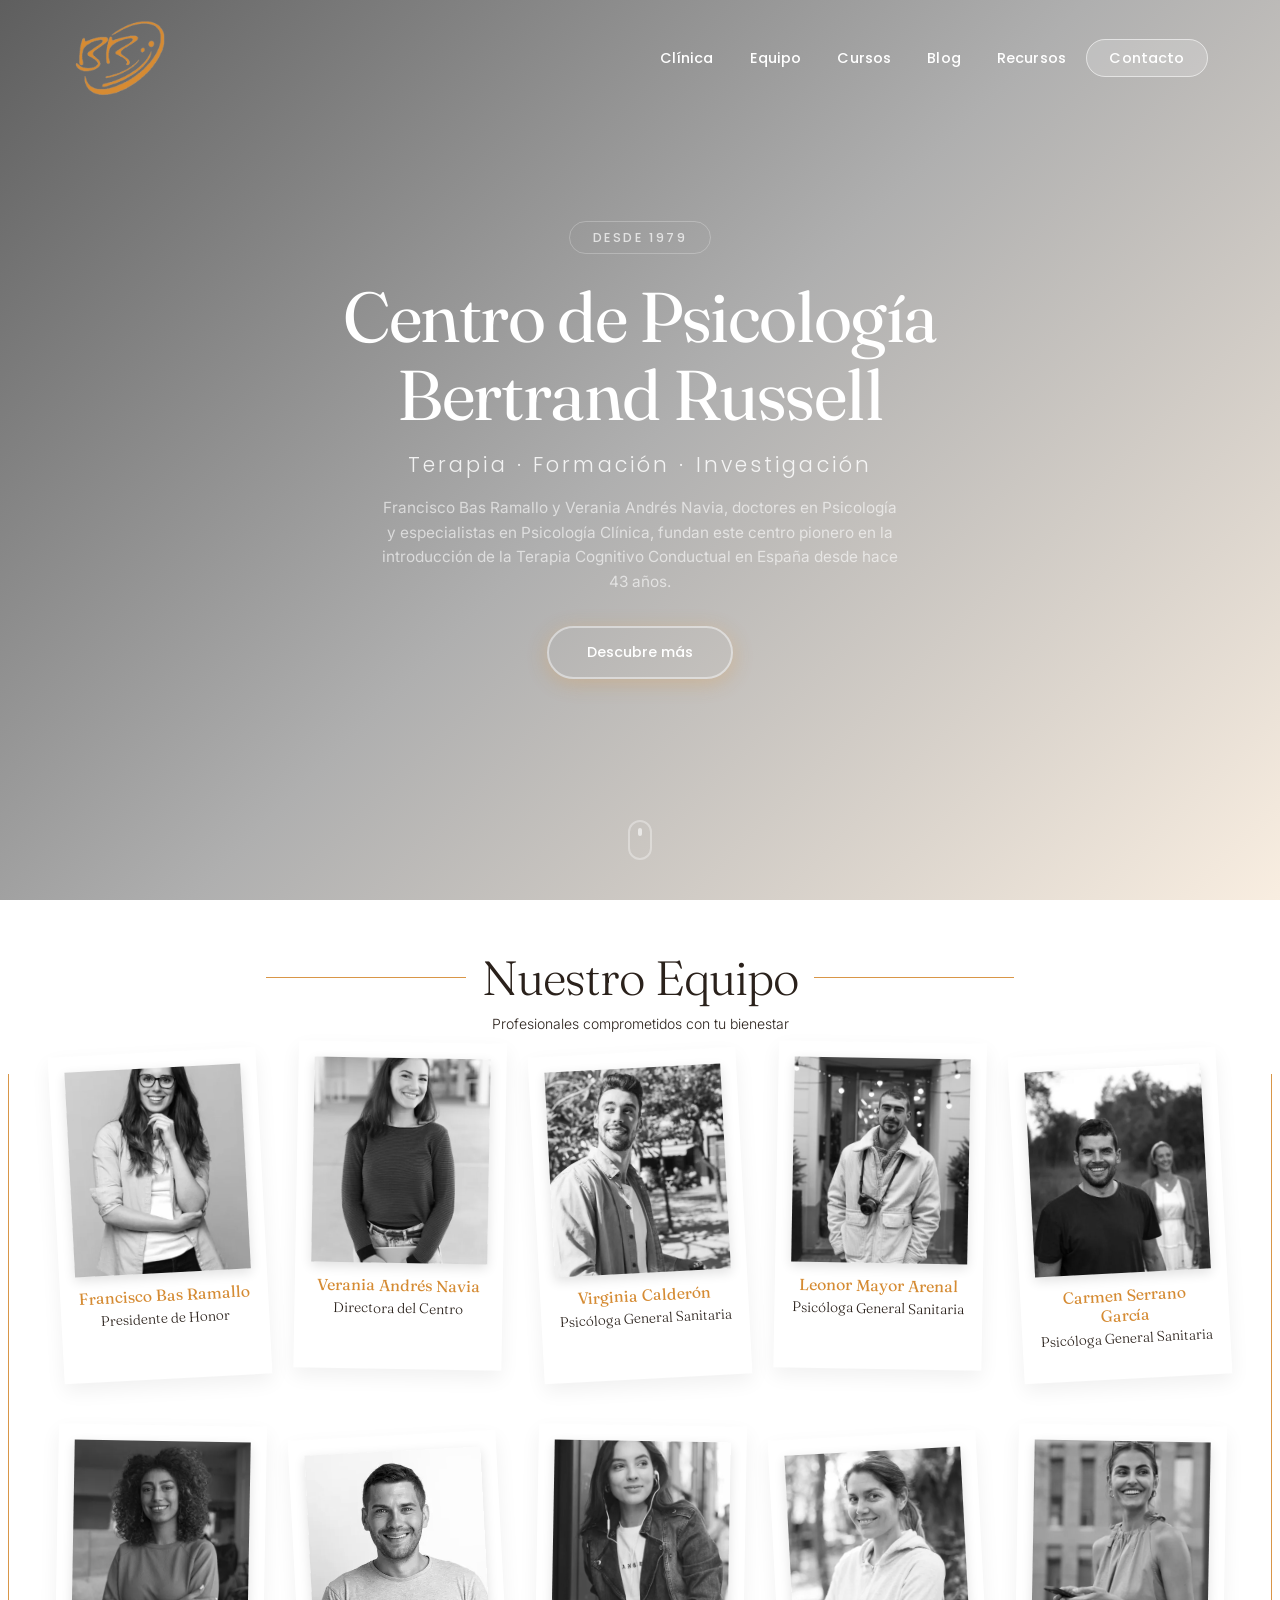
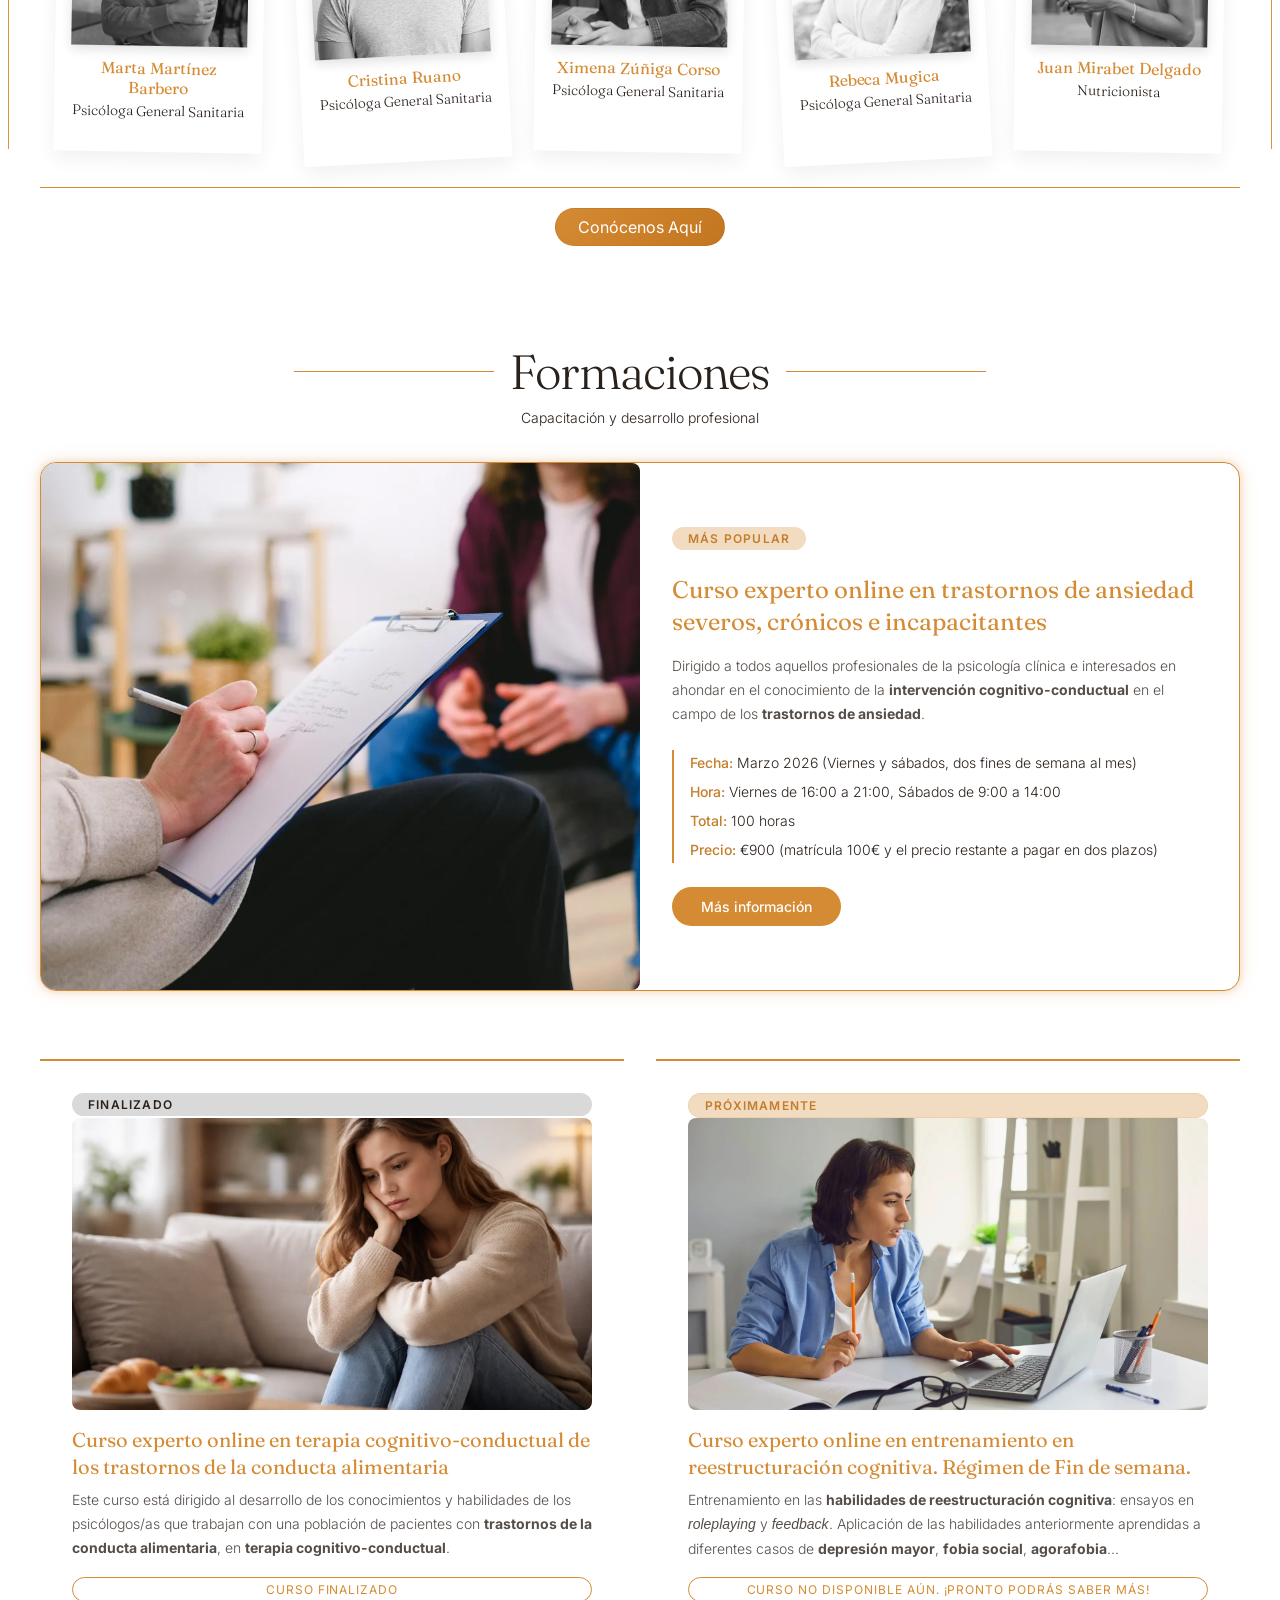
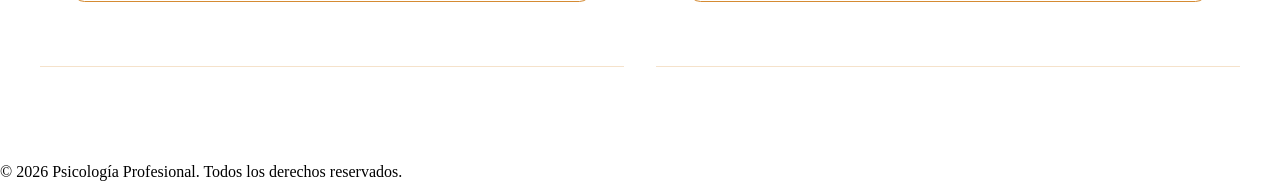
==== commit 3e84e8a9: "seccion finalizada" ====
--- a/frontend/index.html
+++ b/frontend/index.html
@@ -108,11 +108,11 @@
                 <h3>Capacitación y desarrollo profesional</h3>
                 <div class="formaciones__activas">
                     <article class="formacion">
-                        <img src="support/trastorno_ansiedad.jpg" alt="Imagen curso trastornos de ansiedad severos, crónicos e incapacitantes" class="formaciones__img" loading="lazy">
+                        <img src="support/trastorno_ansiedad.webp" alt="Imagen curso trastornos de ansiedad severos, crónicos e incapacitantes" class="formaciones__img" loading="lazy">
                         <div class="formaciones__activas_body">
                             <span class="etiqueta_activos">Más popular</span>
                             <h4 class="formaciones__titulo">Curso experto online en trastornos de ansiedad severos, crónicos e incapacitantes</h4>
-                            <p class="formaciones__descripcion">Dirigido a todos aquellos profesionales de la psicología clínica e interesados en ahondar en el conocimiento de la intervención cognitivo-conductual en el campo de los trastornos de ansiedad.</p>
+                            <p class="formaciones__descripcion">Dirigido a todos aquellos profesionales de la psicología clínica e interesados en ahondar en el conocimiento de la <strong>intervención cognitivo-conductual</strong> en el campo de los <strong>trastornos de ansiedad</strong>.</p>
                             <ul class="formaciones__info">
                                 <li>
                                     <strong>Fecha:</strong> Marzo 2026 <span>(Viernes y sábados, dos fines de semana al mes)</span>
@@ -133,16 +133,16 @@
                 <div class="formaciones__grid">
                     <article class="formacion">
                         <span class="etiqueta_finalizado">Finalizado</span>
-                        <img src="support/trastorno_alimenticio.png" alt="Imagen curso trastornos de la conducta alimentaria" class="formaciones__img" loading="lazy">
+                        <img src="support/trastorno_alimenticio.webp" alt="Imagen curso trastornos de la conducta alimentaria" class="formaciones__img" loading="lazy">
                         <h4 class="formaciones__titulo">Curso experto online en terapia cognitivo-conductual de los trastornos de la conducta alimentaria</h4>
-                        <p class="formaciones__descripcion">Este curso está dirigido al desarrollo de los conocimientos y habilidades de los psicólogos/as que trabajan con una población de pacientes con trastornos de la conducta alimentaria, en terapia cognitivo-conductual.</p>
+                        <p class="formaciones__descripcion">Este curso está dirigido al desarrollo de los conocimientos y habilidades de los psicólogos/as que trabajan con una población de pacientes con <strong>trastornos de la conducta alimentaria</strong>, en <strong>terapia cognitivo-conductual</strong>.</p>
                         <span class="status__formacion">Curso finalizado</span>
                     </article>
                     <article class="formacion">
                         <span class="etiqueta_proximamente">Próximamente</span>
-                        <img src="support/curso_online.jpeg" alt="Imagen curso entrenamiento en reestructuración cognitiva." class="formaciones__img" loading="lazy">
+                        <img src="support/curso_online.webp" alt="Imagen curso entrenamiento en reestructuración cognitiva." class="formaciones__img" loading="lazy">
                         <h4 class="formaciones__titulo">Curso experto online en entrenamiento en reestructuración cognitiva. Régimen de Fin de semana.</h4>
-                        <p class="formaciones__descripcion">Entrenamiento en las habilidades de reestructuración cognitiva: ensayos en <i>roleplaying</i> y <i>feedback</i>. Aplicación de las habilidades anteriormente aprendidas a diferentes casos de depresión mayor, fobia social, agorafobia...</p>
+                        <p class="formaciones__descripcion">Entrenamiento en las <strong>habilidades de reestructuración cognitiva</strong>: ensayos en <i>roleplaying</i> y <i>feedback</i>. Aplicación de las habilidades anteriormente aprendidas a diferentes casos de <strong>depresión mayor</strong>, <strong>fobia social</strong>, <strong>agorafobia</strong>...</p>
                         <span class="status__formacion">Curso no disponible aún. ¡Pronto podrás saber más!</span>
                     </article>
                 </div>
